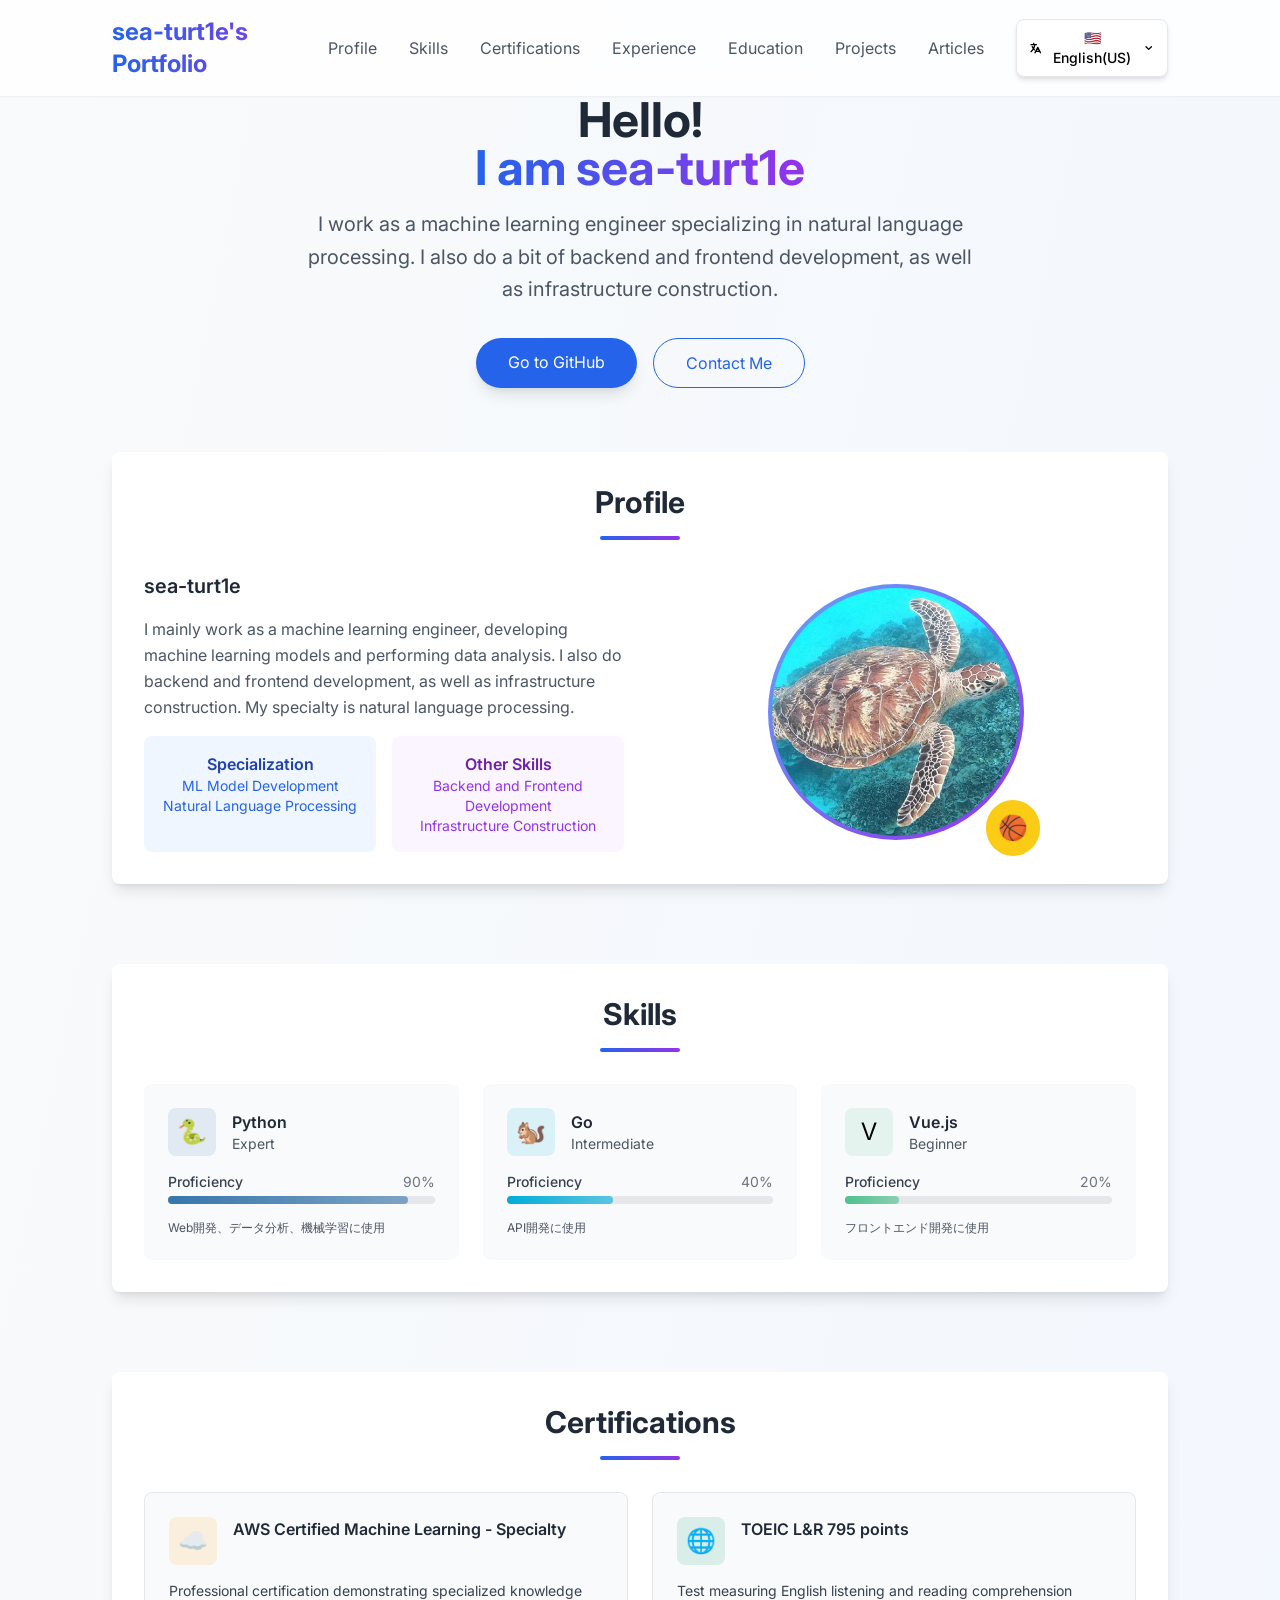
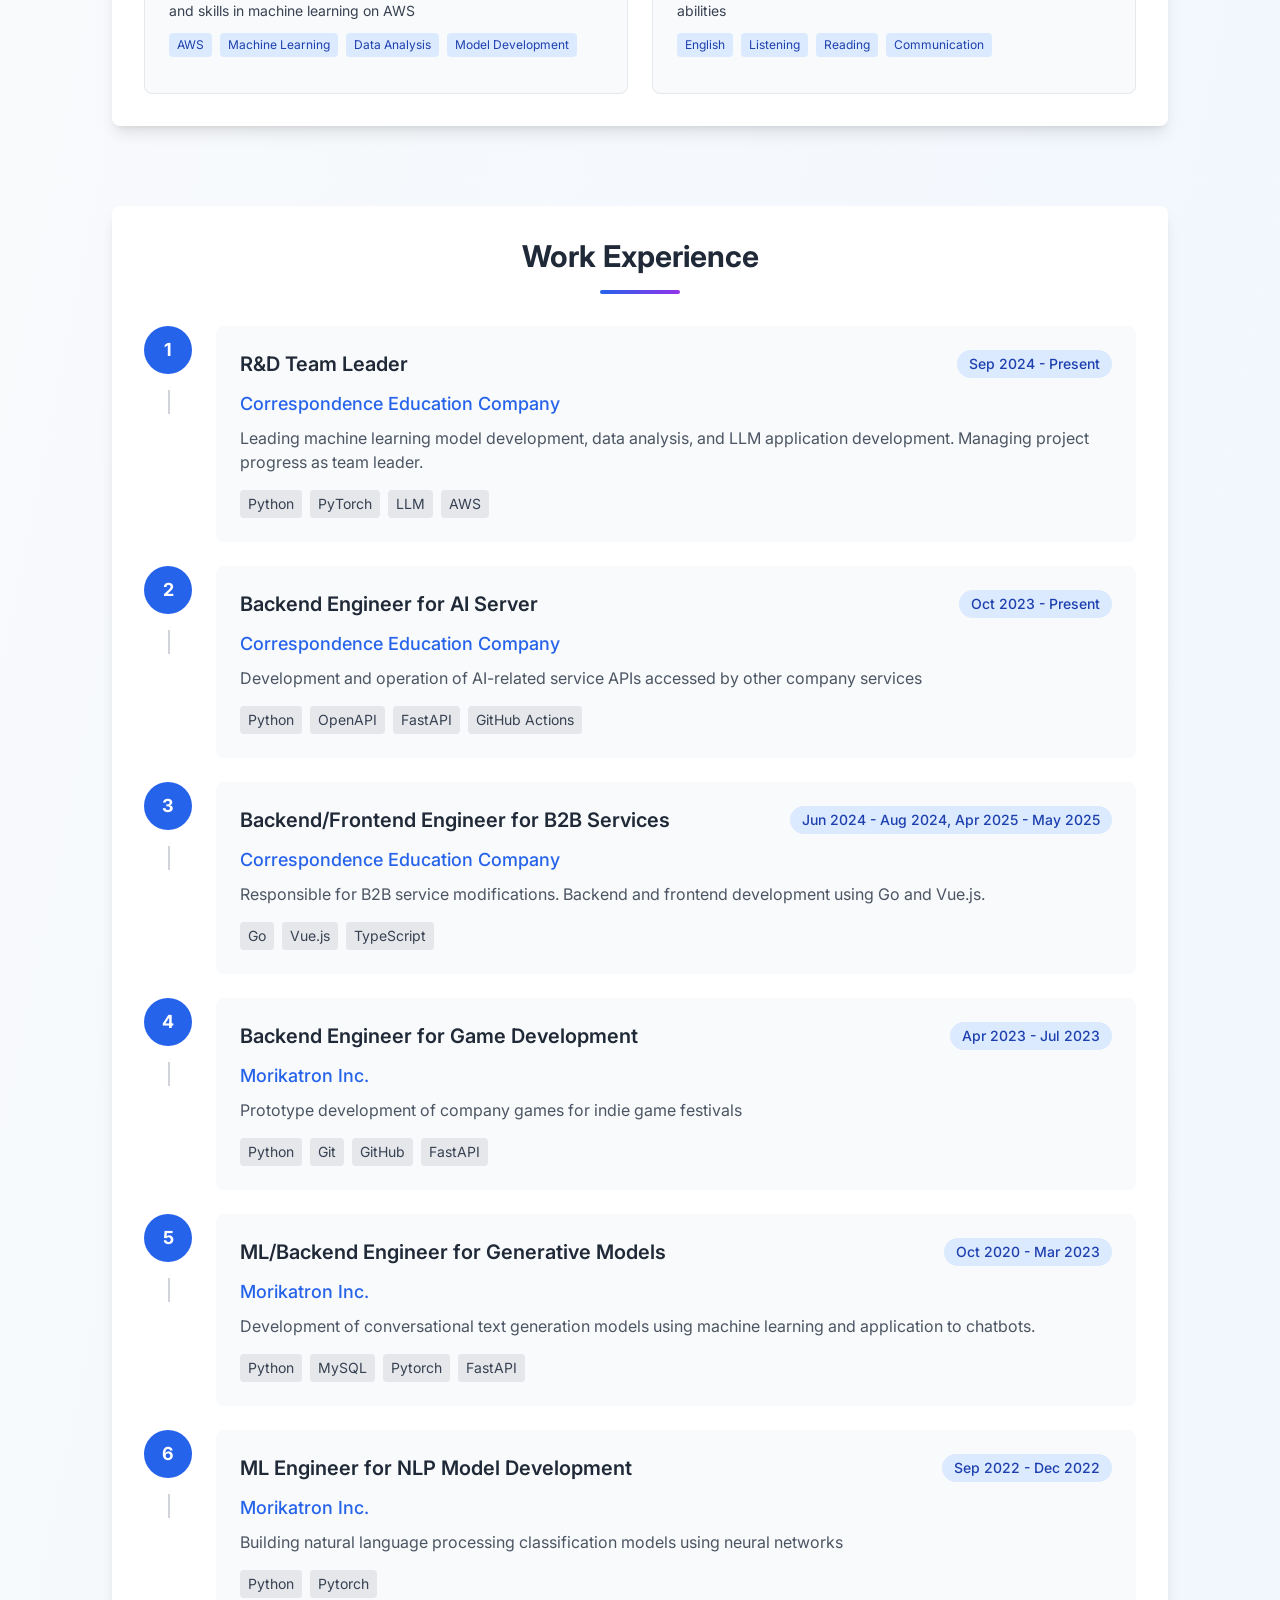
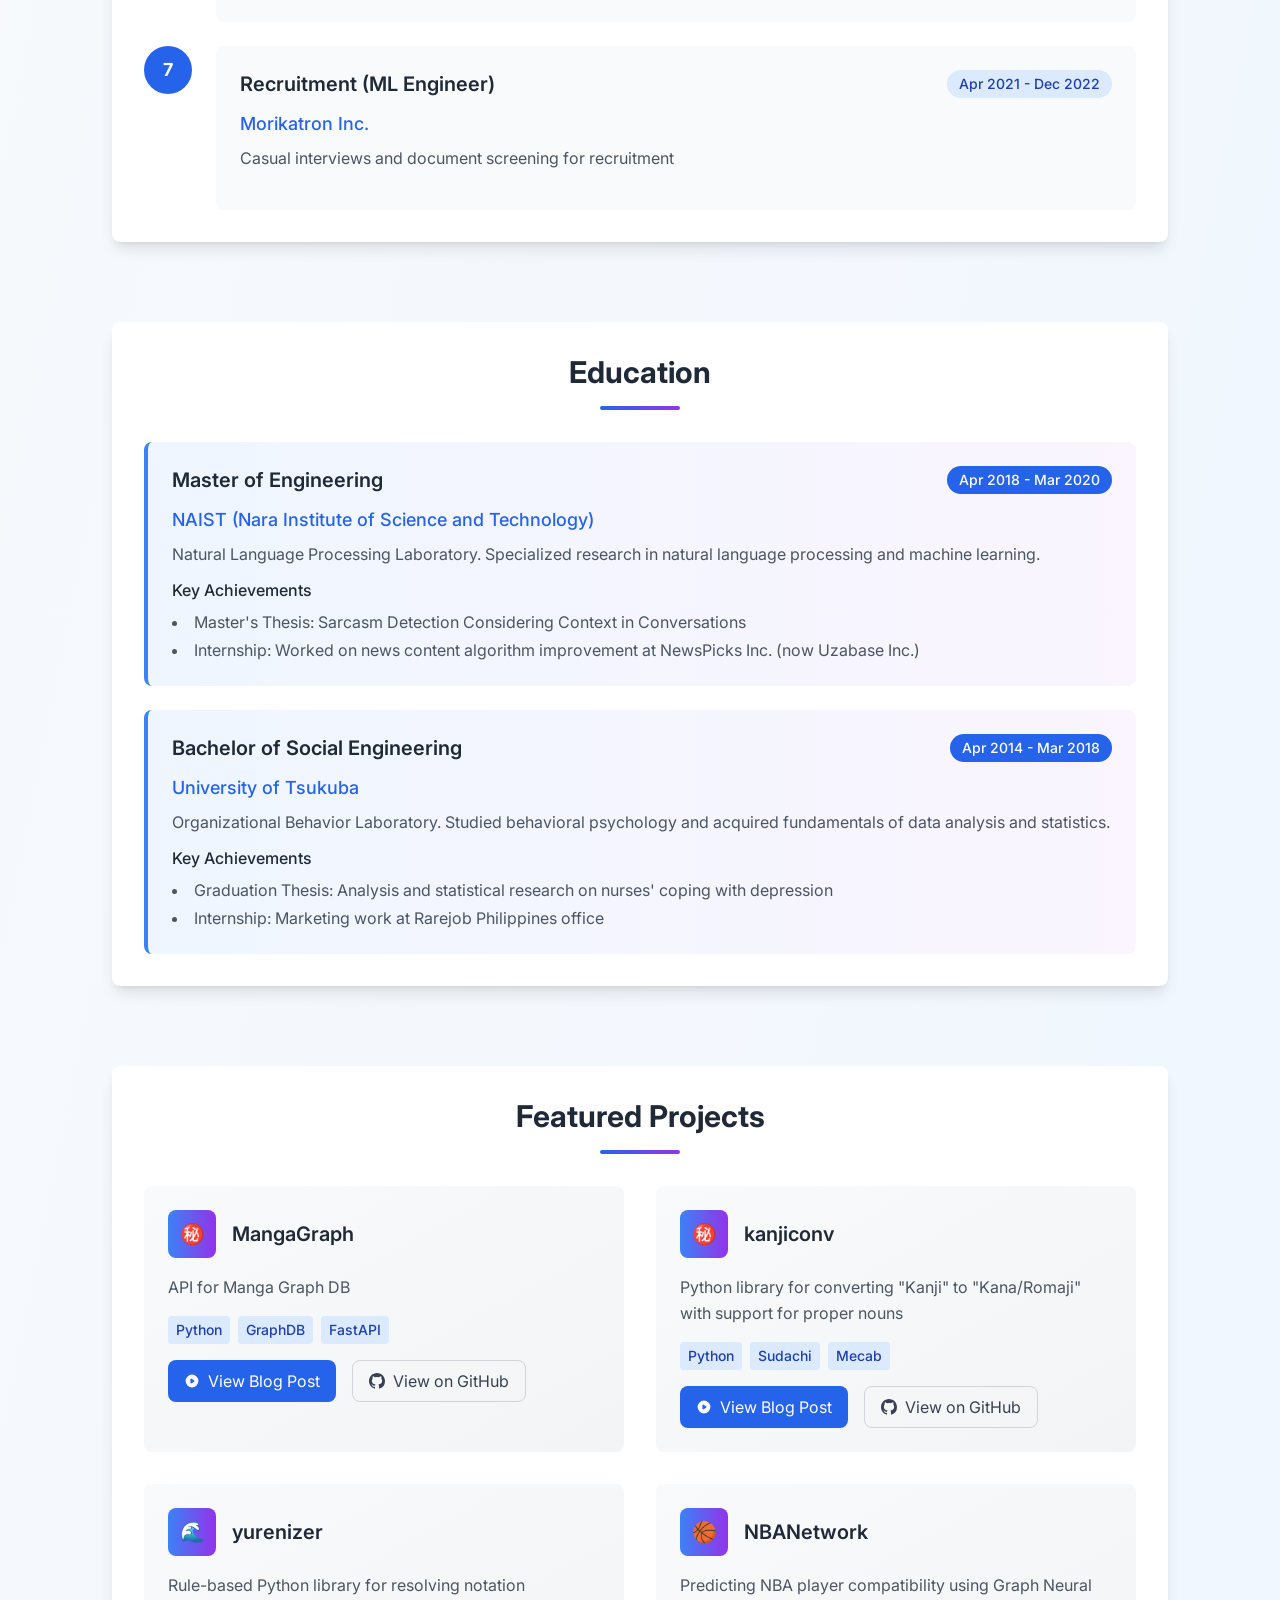
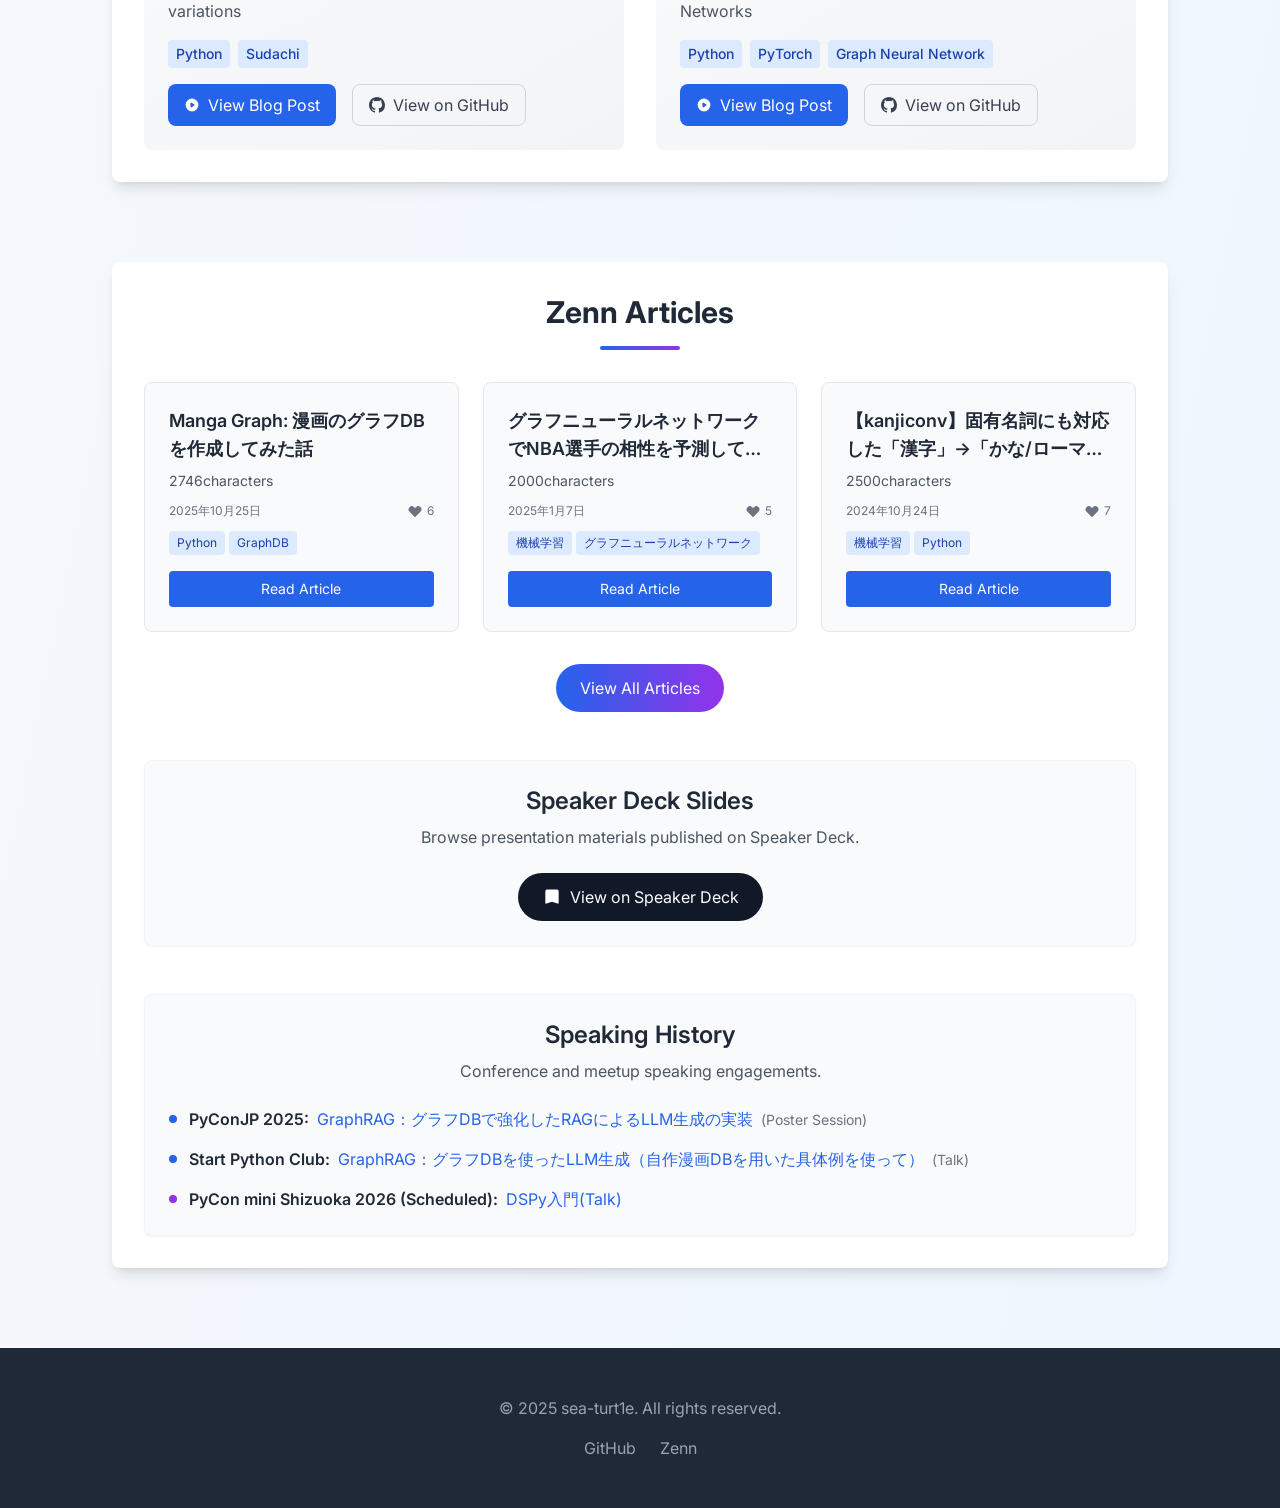
==== index.html @ e44650f6 "deploy: sea-turt1e/portfolio@f1644b4c4f166ee5bc3777a75656c028f8b9d22c" ====
<!doctype html><html lang=""><head><meta charset="utf-8"><meta http-equiv="X-UA-Compatible" content="IE=edge"><meta name="viewport" content="width=device-width,initial-scale=1"><link rel="icon" href="/favicon.ico"><title>sea-turt1e's Portfolio</title><script defer="defer" src="/js/chunk-vendors.dd2566d1.js"></script><script defer="defer" src="/js/app.29327b6e.js"></script><link href="/css/app.394651d8.css" rel="stylesheet"></head><body><noscript><strong>We're sorry but sea-turt1e's Portfolio doesn't work properly without JavaScript enabled. Please enable it to continue.</strong></noscript><div id="app"></div></body></html>
---- css/app.394651d8.css ----
@import url(https://fonts.googleapis.com/css2?family=Inter:wght@300;400;500;600;700&display=swap);.line-clamp-2[data-v-d88971d0]{-webkit-line-clamp:2;line-clamp:2}.line-clamp-2[data-v-d88971d0],.line-clamp-3[data-v-d88971d0]{display:-webkit-box;-webkit-box-orient:vertical;overflow:hidden}.line-clamp-3[data-v-d88971d0]{-webkit-line-clamp:3;line-clamp:3}*,:after,:before{--tw-border-spacing-x:0;--tw-border-spacing-y:0;--tw-translate-x:0;--tw-translate-y:0;--tw-rotate:0;--tw-skew-x:0;--tw-skew-y:0;--tw-scale-x:1;--tw-scale-y:1;--tw-pan-x: ;--tw-pan-y: ;--tw-pinch-zoom: ;--tw-scroll-snap-strictness:proximity;--tw-gradient-from-position: ;--tw-gradient-via-position: ;--tw-gradient-to-position: ;--tw-ordinal: ;--tw-slashed-zero: ;--tw-numeric-figure: ;--tw-numeric-spacing: ;--tw-numeric-fraction: ;--tw-ring-inset: ;--tw-ring-offset-width:0px;--tw-ring-offset-color:#fff;--tw-ring-color:rgba(59,130,246,.5);--tw-ring-offset-shadow:0 0 #0000;--tw-ring-shadow:0 0 #0000;--tw-shadow:0 0 #0000;--tw-shadow-colored:0 0 #0000;--tw-blur: ;--tw-brightness: ;--tw-contrast: ;--tw-grayscale: ;--tw-hue-rotate: ;--tw-invert: ;--tw-saturate: ;--tw-sepia: ;--tw-drop-shadow: ;--tw-backdrop-blur: ;--tw-backdrop-brightness: ;--tw-backdrop-contrast: ;--tw-backdrop-grayscale: ;--tw-backdrop-hue-rotate: ;--tw-backdrop-invert: ;--tw-backdrop-opacity: ;--tw-backdrop-saturate: ;--tw-backdrop-sepia: ;--tw-contain-size: ;--tw-contain-layout: ;--tw-contain-paint: ;--tw-contain-style: }::backdrop{--tw-border-spacing-x:0;--tw-border-spacing-y:0;--tw-translate-x:0;--tw-translate-y:0;--tw-rotate:0;--tw-skew-x:0;--tw-skew-y:0;--tw-scale-x:1;--tw-scale-y:1;--tw-pan-x: ;--tw-pan-y: ;--tw-pinch-zoom: ;--tw-scroll-snap-strictness:proximity;--tw-gradient-from-position: ;--tw-gradient-via-position: ;--tw-gradient-to-position: ;--tw-ordinal: ;--tw-slashed-zero: ;--tw-numeric-figure: ;--tw-numeric-spacing: ;--tw-numeric-fraction: ;--tw-ring-inset: ;--tw-ring-offset-width:0px;--tw-ring-offset-color:#fff;--tw-ring-color:rgba(59,130,246,.5);--tw-ring-offset-shadow:0 0 #0000;--tw-ring-shadow:0 0 #0000;--tw-shadow:0 0 #0000;--tw-shadow-colored:0 0 #0000;--tw-blur: ;--tw-brightness: ;--tw-contrast: ;--tw-grayscale: ;--tw-hue-rotate: ;--tw-invert: ;--tw-saturate: ;--tw-sepia: ;--tw-drop-shadow: ;--tw-backdrop-blur: ;--tw-backdrop-brightness: ;--tw-backdrop-contrast: ;--tw-backdrop-grayscale: ;--tw-backdrop-hue-rotate: ;--tw-backdrop-invert: ;--tw-backdrop-opacity: ;--tw-backdrop-saturate: ;--tw-backdrop-sepia: ;--tw-contain-size: ;--tw-contain-layout: ;--tw-contain-paint: ;--tw-contain-style: }/*
! tailwindcss v3.4.17 | MIT License | https://tailwindcss.com
*/*,:after,:before{box-sizing:border-box;border-width:0;border-style:solid;border-color:#e5e7eb}:after,:before{--tw-content:""}:host,html{line-height:1.5;-webkit-text-size-adjust:100%;-moz-tab-size:4;-o-tab-size:4;tab-size:4;font-family:Inter,system-ui,sans-serif;font-feature-settings:normal;font-variation-settings:normal;-webkit-tap-highlight-color:transparent}body{line-height:inherit}hr{height:0;color:inherit;border-top-width:1px}abbr:where([title]){-webkit-text-decoration:underline dotted;text-decoration:underline dotted}h1,h2,h3,h4,h5,h6{font-size:inherit;font-weight:inherit}a{color:inherit;text-decoration:inherit}b,strong{font-weight:bolder}code,kbd,pre,samp{font-family:ui-monospace,SFMono-Regular,Menlo,Monaco,Consolas,Liberation Mono,Courier New,monospace;font-feature-settings:normal;font-variation-settings:normal;font-size:1em}small{font-size:80%}sub,sup{font-size:75%;line-height:0;position:relative;vertical-align:baseline}sub{bottom:-.25em}sup{top:-.5em}table{text-indent:0;border-color:inherit;border-collapse:collapse}button,input,optgroup,select,textarea{font-family:inherit;font-feature-settings:inherit;font-variation-settings:inherit;font-size:100%;font-weight:inherit;line-height:inherit;letter-spacing:inherit;color:inherit;margin:0;padding:0}button,select{text-transform:none}button,input:where([type=button]),input:where([type=reset]),input:where([type=submit]){-webkit-appearance:button;background-color:transparent;background-image:none}:-moz-focusring{outline:auto}:-moz-ui-invalid{box-shadow:none}progress{vertical-align:baseline}::-webkit-inner-spin-button,::-webkit-outer-spin-button{height:auto}[type=search]{-webkit-appearance:textfield;outline-offset:-2px}::-webkit-search-decoration{-webkit-appearance:none}::-webkit-file-upload-button{-webkit-appearance:button;font:inherit}summary{display:list-item}blockquote,dd,dl,figure,h1,h2,h3,h4,h5,h6,hr,p,pre{margin:0}fieldset{margin:0}fieldset,legend{padding:0}menu,ol,ul{list-style:none;margin:0;padding:0}dialog{padding:0}textarea{resize:vertical}input::-moz-placeholder,textarea::-moz-placeholder{opacity:1;color:#9ca3af}input::placeholder,textarea::placeholder{opacity:1;color:#9ca3af}[role=button],button{cursor:pointer}:disabled{cursor:default}audio,canvas,embed,iframe,img,object,svg,video{display:block;vertical-align:middle}img,video{max-width:100%;height:auto}[hidden]:where(:not([hidden=until-found])){display:none}.fixed{position:fixed}.absolute{position:absolute}.relative{position:relative}.-bottom-4{bottom:-1rem}.-right-4{right:-1rem}.left-6{left:1.5rem}.right-0{right:0}.top-0{top:0}.top-16{top:4rem}.z-50{z-index:50}.mx-auto{margin-left:auto;margin-right:auto}.mb-1{margin-bottom:.25rem}.mb-2{margin-bottom:.5rem}.mb-3{margin-bottom:.75rem}.mb-4{margin-bottom:1rem}.mb-6{margin-bottom:1.5rem}.mb-8{margin-bottom:2rem}.ml-1{margin-left:.25rem}.mr-1{margin-right:.25rem}.mr-2{margin-right:.5rem}.mr-4{margin-right:1rem}.mr-6{margin-right:1.5rem}.mt-12{margin-top:3rem}.mt-2{margin-top:.5rem}.mt-20{margin-top:5rem}.mt-4{margin-top:1rem}.mt-6{margin-top:1.5rem}.mt-8{margin-top:2rem}.line-clamp-2{-webkit-line-clamp:2}.line-clamp-2,.line-clamp-3{overflow:hidden;display:-webkit-box;-webkit-box-orient:vertical}.line-clamp-3{-webkit-line-clamp:3}.inline-block{display:inline-block}.flex{display:flex}.inline-flex{display:inline-flex}.grid{display:grid}.contents{display:contents}.hidden{display:none}.h-1{height:.25rem}.h-12{height:3rem}.h-2{height:.5rem}.h-4{height:1rem}.h-5{height:1.25rem}.h-6{height:1.5rem}.h-64{height:16rem}.h-8{height:2rem}.h-full{height:100%}.min-h-screen{min-height:100vh}.w-0\.5{width:.125rem}.w-12{width:3rem}.w-2{width:.5rem}.w-20{width:5rem}.w-32{width:8rem}.w-4{width:1rem}.w-5{width:1.25rem}.w-64{width:16rem}.w-8{width:2rem}.w-full{width:100%}.max-w-2xl{max-width:42rem}.max-w-6xl{max-width:72rem}.flex-1{flex:1 1 0%}.flex-shrink-0{flex-shrink:0}.rotate-180{--tw-rotate:180deg;transform:translate(var(--tw-translate-x),var(--tw-translate-y)) rotate(var(--tw-rotate)) skewX(var(--tw-skew-x)) skewY(var(--tw-skew-y)) scaleX(var(--tw-scale-x)) scaleY(var(--tw-scale-y))}@keyframes spin{to{transform:rotate(1turn)}}.animate-spin{animation:spin 1s linear infinite}.cursor-pointer{cursor:pointer}.list-inside{list-style-position:inside}.list-disc{list-style-type:disc}.grid-cols-2{grid-template-columns:repeat(2,minmax(0,1fr))}.flex-col{flex-direction:column}.flex-wrap{flex-wrap:wrap}.items-start{align-items:flex-start}.items-center{align-items:center}.justify-center{justify-content:center}.justify-between{justify-content:space-between}.gap-1{gap:.25rem}.gap-2{gap:.5rem}.gap-3{gap:.75rem}.gap-4{gap:1rem}.gap-6{gap:1.5rem}.gap-8{gap:2rem}.space-x-2>:not([hidden])~:not([hidden]){--tw-space-x-reverse:0;margin-right:calc(.5rem*var(--tw-space-x-reverse));margin-left:calc(.5rem*(1 - var(--tw-space-x-reverse)))}.space-x-4>:not([hidden])~:not([hidden]){--tw-space-x-reverse:0;margin-right:calc(1rem*var(--tw-space-x-reverse));margin-left:calc(1rem*(1 - var(--tw-space-x-reverse)))}.space-x-6>:not([hidden])~:not([hidden]){--tw-space-x-reverse:0;margin-right:calc(1.5rem*var(--tw-space-x-reverse));margin-left:calc(1.5rem*(1 - var(--tw-space-x-reverse)))}.space-x-8>:not([hidden])~:not([hidden]){--tw-space-x-reverse:0;margin-right:calc(2rem*var(--tw-space-x-reverse));margin-left:calc(2rem*(1 - var(--tw-space-x-reverse)))}.space-y-1>:not([hidden])~:not([hidden]){--tw-space-y-reverse:0;margin-top:calc(.25rem*(1 - var(--tw-space-y-reverse)));margin-bottom:calc(.25rem*var(--tw-space-y-reverse))}.space-y-20>:not([hidden])~:not([hidden]){--tw-space-y-reverse:0;margin-top:calc(5rem*(1 - var(--tw-space-y-reverse)));margin-bottom:calc(5rem*var(--tw-space-y-reverse))}.space-y-4>:not([hidden])~:not([hidden]){--tw-space-y-reverse:0;margin-top:calc(1rem*(1 - var(--tw-space-y-reverse)));margin-bottom:calc(1rem*var(--tw-space-y-reverse))}.space-y-6>:not([hidden])~:not([hidden]){--tw-space-y-reverse:0;margin-top:calc(1.5rem*(1 - var(--tw-space-y-reverse)));margin-bottom:calc(1.5rem*var(--tw-space-y-reverse))}.overflow-hidden{overflow:hidden}.whitespace-pre-line{white-space:pre-line}.rounded{border-radius:.25rem}.rounded-full{border-radius:9999px}.rounded-lg{border-radius:.5rem}.border{border-width:1px}.border-b-2{border-bottom-width:2px}.border-l-4{border-left-width:4px}.border-blue-500{--tw-border-opacity:1;border-color:rgb(59 130 246/var(--tw-border-opacity,1))}.border-blue-600{--tw-border-opacity:1;border-color:rgb(37 99 235/var(--tw-border-opacity,1))}.border-gray-100{--tw-border-opacity:1;border-color:rgb(243 244 246/var(--tw-border-opacity,1))}.border-gray-300{--tw-border-opacity:1;border-color:rgb(209 213 219/var(--tw-border-opacity,1))}.bg-blue-100{--tw-bg-opacity:1;background-color:rgb(219 234 254/var(--tw-bg-opacity,1))}.bg-blue-50{--tw-bg-opacity:1;background-color:rgb(239 246 255/var(--tw-bg-opacity,1))}.bg-blue-600{--tw-bg-opacity:1;background-color:rgb(37 99 235/var(--tw-bg-opacity,1))}.bg-gray-200{--tw-bg-opacity:1;background-color:rgb(229 231 235/var(--tw-bg-opacity,1))}.bg-gray-300{--tw-bg-opacity:1;background-color:rgb(209 213 219/var(--tw-bg-opacity,1))}.bg-gray-50{--tw-bg-opacity:1;background-color:rgb(249 250 251/var(--tw-bg-opacity,1))}.bg-gray-800{--tw-bg-opacity:1;background-color:rgb(31 41 55/var(--tw-bg-opacity,1))}.bg-gray-900{--tw-bg-opacity:1;background-color:rgb(17 24 39/var(--tw-bg-opacity,1))}.bg-purple-50{--tw-bg-opacity:1;background-color:rgb(250 245 255/var(--tw-bg-opacity,1))}.bg-purple-600{--tw-bg-opacity:1;background-color:rgb(147 51 234/var(--tw-bg-opacity,1))}.bg-white{--tw-bg-opacity:1;background-color:rgb(255 255 255/var(--tw-bg-opacity,1))}.bg-white\/80{background-color:hsla(0,0%,100%,.8)}.bg-yellow-400{--tw-bg-opacity:1;background-color:rgb(250 204 21/var(--tw-bg-opacity,1))}.bg-gradient-to-br{background-image:linear-gradient(to bottom right,var(--tw-gradient-stops))}.bg-gradient-to-r{background-image:linear-gradient(to right,var(--tw-gradient-stops))}.from-blue-400{--tw-gradient-from:#60a5fa var(--tw-gradient-from-position);--tw-gradient-to:rgba(96,165,250,0) var(--tw-gradient-to-position);--tw-gradient-stops:var(--tw-gradient-from),var(--tw-gradient-to)}.from-blue-50{--tw-gradient-from:#eff6ff var(--tw-gradient-from-position);--tw-gradient-to:rgba(239,246,255,0) var(--tw-gradient-to-position);--tw-gradient-stops:var(--tw-gradient-from),var(--tw-gradient-to)}.from-blue-500{--tw-gradient-from:#3b82f6 var(--tw-gradient-from-position);--tw-gradient-to:rgba(59,130,246,0) var(--tw-gradient-to-position);--tw-gradient-stops:var(--tw-gradient-from),var(--tw-gradient-to)}.from-blue-600{--tw-gradient-from:#2563eb var(--tw-gradient-from-position);--tw-gradient-to:rgba(37,99,235,0) var(--tw-gradient-to-position);--tw-gradient-stops:var(--tw-gradient-from),var(--tw-gradient-to)}.from-gray-50{--tw-gradient-from:#f9fafb var(--tw-gradient-from-position);--tw-gradient-to:rgba(249,250,251,0) var(--tw-gradient-to-position);--tw-gradient-stops:var(--tw-gradient-from),var(--tw-gradient-to)}.to-blue-50{--tw-gradient-to:#eff6ff var(--tw-gradient-to-position)}.to-gray-100{--tw-gradient-to:#f3f4f6 var(--tw-gradient-to-position)}.to-purple-50{--tw-gradient-to:#faf5ff var(--tw-gradient-to-position)}.to-purple-600{--tw-gradient-to:#9333ea var(--tw-gradient-to-position)}.object-cover{-o-object-fit:cover;object-fit:cover}.p-1{padding:.25rem}.p-3{padding:.75rem}.p-4{padding:1rem}.p-6{padding:1.5rem}.p-8{padding:2rem}.px-2{padding-left:.5rem;padding-right:.5rem}.px-3{padding-left:.75rem;padding-right:.75rem}.px-4{padding-left:1rem;padding-right:1rem}.px-6{padding-left:1.5rem;padding-right:1.5rem}.px-8{padding-left:2rem;padding-right:2rem}.py-1{padding-top:.25rem;padding-bottom:.25rem}.py-12{padding-top:3rem;padding-bottom:3rem}.py-2{padding-top:.5rem;padding-bottom:.5rem}.py-3{padding-top:.75rem;padding-bottom:.75rem}.py-4{padding-top:1rem;padding-bottom:1rem}.py-8{padding-top:2rem;padding-bottom:2rem}.pb-16{padding-bottom:4rem}.pt-24{padding-top:6rem}.text-left{text-align:left}.text-center{text-align:center}.text-2xl{font-size:1.5rem;line-height:2rem}.text-3xl{font-size:1.875rem;line-height:2.25rem}.text-5xl{font-size:3rem;line-height:1}.text-lg{font-size:1.125rem;line-height:1.75rem}.text-sm{font-size:.875rem;line-height:1.25rem}.text-xl{font-size:1.25rem;line-height:1.75rem}.text-xs{font-size:.75rem;line-height:1rem}.font-bold{font-weight:700}.font-medium{font-weight:500}.font-semibold{font-weight:600}.leading-relaxed{line-height:1.625}.text-blue-600{--tw-text-opacity:1;color:rgb(37 99 235/var(--tw-text-opacity,1))}.text-blue-800{--tw-text-opacity:1;color:rgb(30 64 175/var(--tw-text-opacity,1))}.text-gray-400{--tw-text-opacity:1;color:rgb(156 163 175/var(--tw-text-opacity,1))}.text-gray-500{--tw-text-opacity:1;color:rgb(107 114 128/var(--tw-text-opacity,1))}.text-gray-600{--tw-text-opacity:1;color:rgb(75 85 99/var(--tw-text-opacity,1))}.text-gray-700{--tw-text-opacity:1;color:rgb(55 65 81/var(--tw-text-opacity,1))}.text-gray-800{--tw-text-opacity:1;color:rgb(31 41 55/var(--tw-text-opacity,1))}.text-green-600{--tw-text-opacity:1;color:rgb(22 163 74/var(--tw-text-opacity,1))}.text-orange-600{--tw-text-opacity:1;color:rgb(234 88 12/var(--tw-text-opacity,1))}.text-purple-600{--tw-text-opacity:1;color:rgb(147 51 234/var(--tw-text-opacity,1))}.text-purple-800{--tw-text-opacity:1;color:rgb(107 33 168/var(--tw-text-opacity,1))}.text-red-600{--tw-text-opacity:1;color:rgb(220 38 38/var(--tw-text-opacity,1))}.text-transparent{color:transparent}.text-white{--tw-text-opacity:1;color:rgb(255 255 255/var(--tw-text-opacity,1))}.underline{text-decoration-line:underline}.no-underline{text-decoration-line:none}.shadow-lg{--tw-shadow:0 10px 15px -3px rgba(0,0,0,.1),0 4px 6px -4px rgba(0,0,0,.1);--tw-shadow-colored:0 10px 15px -3px var(--tw-shadow-color),0 4px 6px -4px var(--tw-shadow-color)}.shadow-lg,.shadow-md{box-shadow:var(--tw-ring-offset-shadow,0 0 #0000),var(--tw-ring-shadow,0 0 #0000),var(--tw-shadow)}.shadow-md{--tw-shadow:0 4px 6px -1px rgba(0,0,0,.1),0 2px 4px -2px rgba(0,0,0,.1);--tw-shadow-colored:0 4px 6px -1px var(--tw-shadow-color),0 2px 4px -2px var(--tw-shadow-color)}.shadow-sm{--tw-shadow:0 1px 2px 0 rgba(0,0,0,.05);--tw-shadow-colored:0 1px 2px 0 var(--tw-shadow-color);box-shadow:var(--tw-ring-offset-shadow,0 0 #0000),var(--tw-ring-shadow,0 0 #0000),var(--tw-shadow)}.backdrop-blur-md{--tw-backdrop-blur:blur(12px);backdrop-filter:var(--tw-backdrop-blur) var(--tw-backdrop-brightness) var(--tw-backdrop-contrast) var(--tw-backdrop-grayscale) var(--tw-backdrop-hue-rotate) var(--tw-backdrop-invert) var(--tw-backdrop-opacity) var(--tw-backdrop-saturate) var(--tw-backdrop-sepia)}.transition-all{transition-property:all;transition-timing-function:cubic-bezier(.4,0,.2,1);transition-duration:.15s}.transition-colors{transition-property:color,background-color,border-color,text-decoration-color,fill,stroke;transition-timing-function:cubic-bezier(.4,0,.2,1);transition-duration:.15s}.transition-shadow{transition-property:box-shadow;transition-timing-function:cubic-bezier(.4,0,.2,1);transition-duration:.15s}.transition-transform{transition-property:transform;transition-timing-function:cubic-bezier(.4,0,.2,1);transition-duration:.15s}.duration-300{transition-duration:.3s}.duration-700{transition-duration:.7s}.ease-out{transition-timing-function:cubic-bezier(0,0,.2,1)}body{margin:0;font-family:Inter,Arial,sans-serif}html{scroll-behavior:smooth}::-webkit-scrollbar{width:8px}::-webkit-scrollbar-track{background:#f1f5f9}::-webkit-scrollbar-thumb{background:#cbd5e1;border-radius:4px}::-webkit-scrollbar-thumb:hover{background:#94a3b8}@keyframes slideInUp{0%{opacity:0;transform:translateY(30px)}to{opacity:1;transform:translateY(0)}}.animate-slide-in-up{animation:slideInUp .6s ease-out forwards}.bg-clip-text{-webkit-background-clip:text;background-clip:text}.hover-lift{transition:transform .3s ease,box-shadow .3s ease}.hover-lift:hover{transform:translateY(-5px);box-shadow:0 20px 25px -5px rgba(0,0,0,.1),0 10px 10px -5px rgba(0,0,0,.04)}.first\:rounded-t-lg:first-child{border-top-left-radius:.5rem;border-top-right-radius:.5rem}.last\:rounded-b-lg:last-child{border-bottom-right-radius:.5rem;border-bottom-left-radius:.5rem}.hover\:-translate-y-1:hover{--tw-translate-y:-0.25rem}.hover\:-translate-y-1:hover,.hover\:transform:hover{transform:translate(var(--tw-translate-x),var(--tw-translate-y)) rotate(var(--tw-rotate)) skewX(var(--tw-skew-x)) skewY(var(--tw-skew-y)) scaleX(var(--tw-scale-x)) scaleY(var(--tw-scale-y))}.hover\:bg-blue-600:hover{--tw-bg-opacity:1;background-color:rgb(37 99 235/var(--tw-bg-opacity,1))}.hover\:bg-blue-700:hover{--tw-bg-opacity:1;background-color:rgb(29 78 216/var(--tw-bg-opacity,1))}.hover\:bg-gray-50:hover{--tw-bg-opacity:1;background-color:rgb(249 250 251/var(--tw-bg-opacity,1))}.hover\:bg-gray-800:hover{--tw-bg-opacity:1;background-color:rgb(31 41 55/var(--tw-bg-opacity,1))}.hover\:text-blue-600:hover{--tw-text-opacity:1;color:rgb(37 99 235/var(--tw-text-opacity,1))}.hover\:text-blue-800:hover{--tw-text-opacity:1;color:rgb(30 64 175/var(--tw-text-opacity,1))}.hover\:text-white:hover{--tw-text-opacity:1;color:rgb(255 255 255/var(--tw-text-opacity,1))}.hover\:underline:hover{text-decoration-line:underline}.hover\:shadow-lg:hover{--tw-shadow:0 10px 15px -3px rgba(0,0,0,.1),0 4px 6px -4px rgba(0,0,0,.1);--tw-shadow-colored:0 10px 15px -3px var(--tw-shadow-color),0 4px 6px -4px var(--tw-shadow-color)}.hover\:shadow-lg:hover,.hover\:shadow-md:hover{box-shadow:var(--tw-ring-offset-shadow,0 0 #0000),var(--tw-ring-shadow,0 0 #0000),var(--tw-shadow)}.hover\:shadow-md:hover{--tw-shadow:0 4px 6px -1px rgba(0,0,0,.1),0 2px 4px -2px rgba(0,0,0,.1);--tw-shadow-colored:0 4px 6px -1px var(--tw-shadow-color),0 2px 4px -2px var(--tw-shadow-color)}@media (min-width:640px){.sm\:px-8{padding-left:2rem;padding-right:2rem}}@media (min-width:768px){.md\:flex{display:flex}.md\:grid-cols-2{grid-template-columns:repeat(2,minmax(0,1fr))}.md\:flex-row{flex-direction:row}.md\:items-center{align-items:center}.md\:justify-between{justify-content:space-between}.md\:text-left{text-align:left}}@media (min-width:1024px){.lg\:grid-cols-3{grid-template-columns:repeat(3,minmax(0,1fr))}.lg\:px-12{padding-left:3rem;padding-right:3rem}}
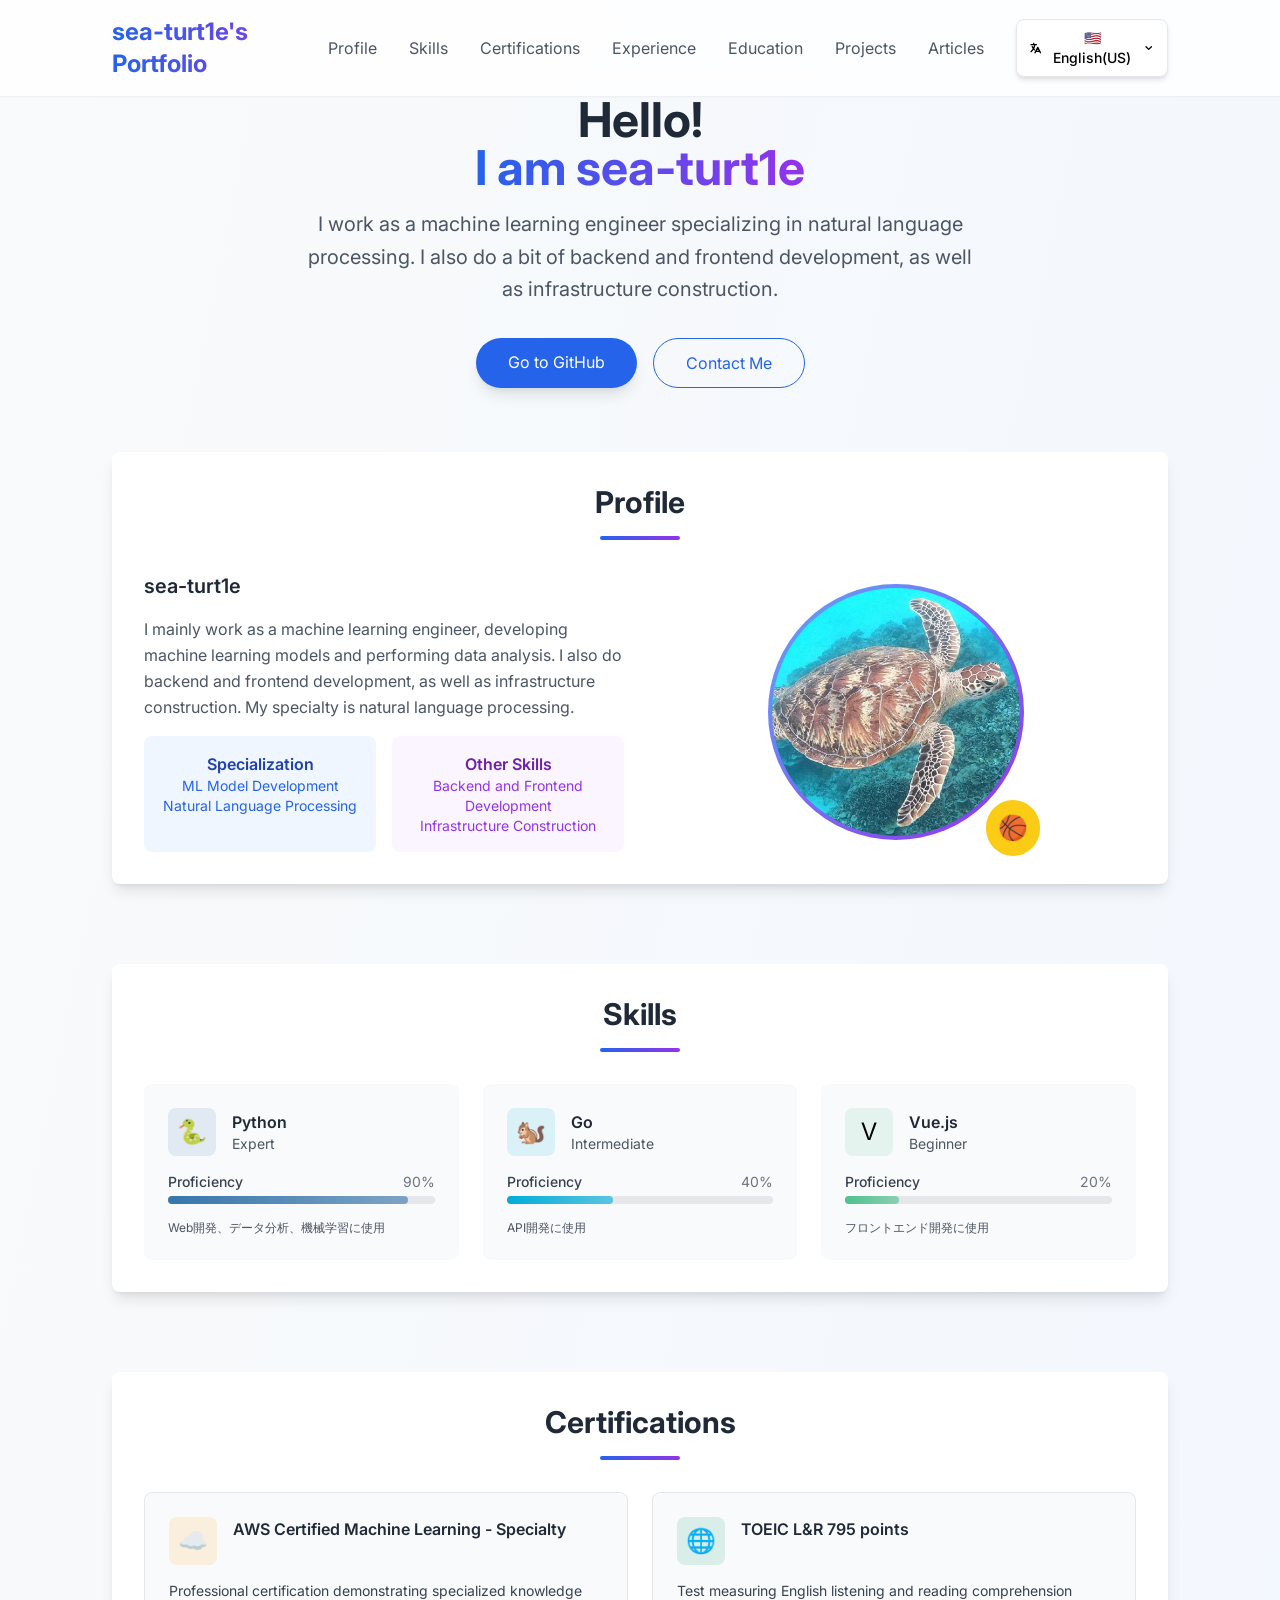
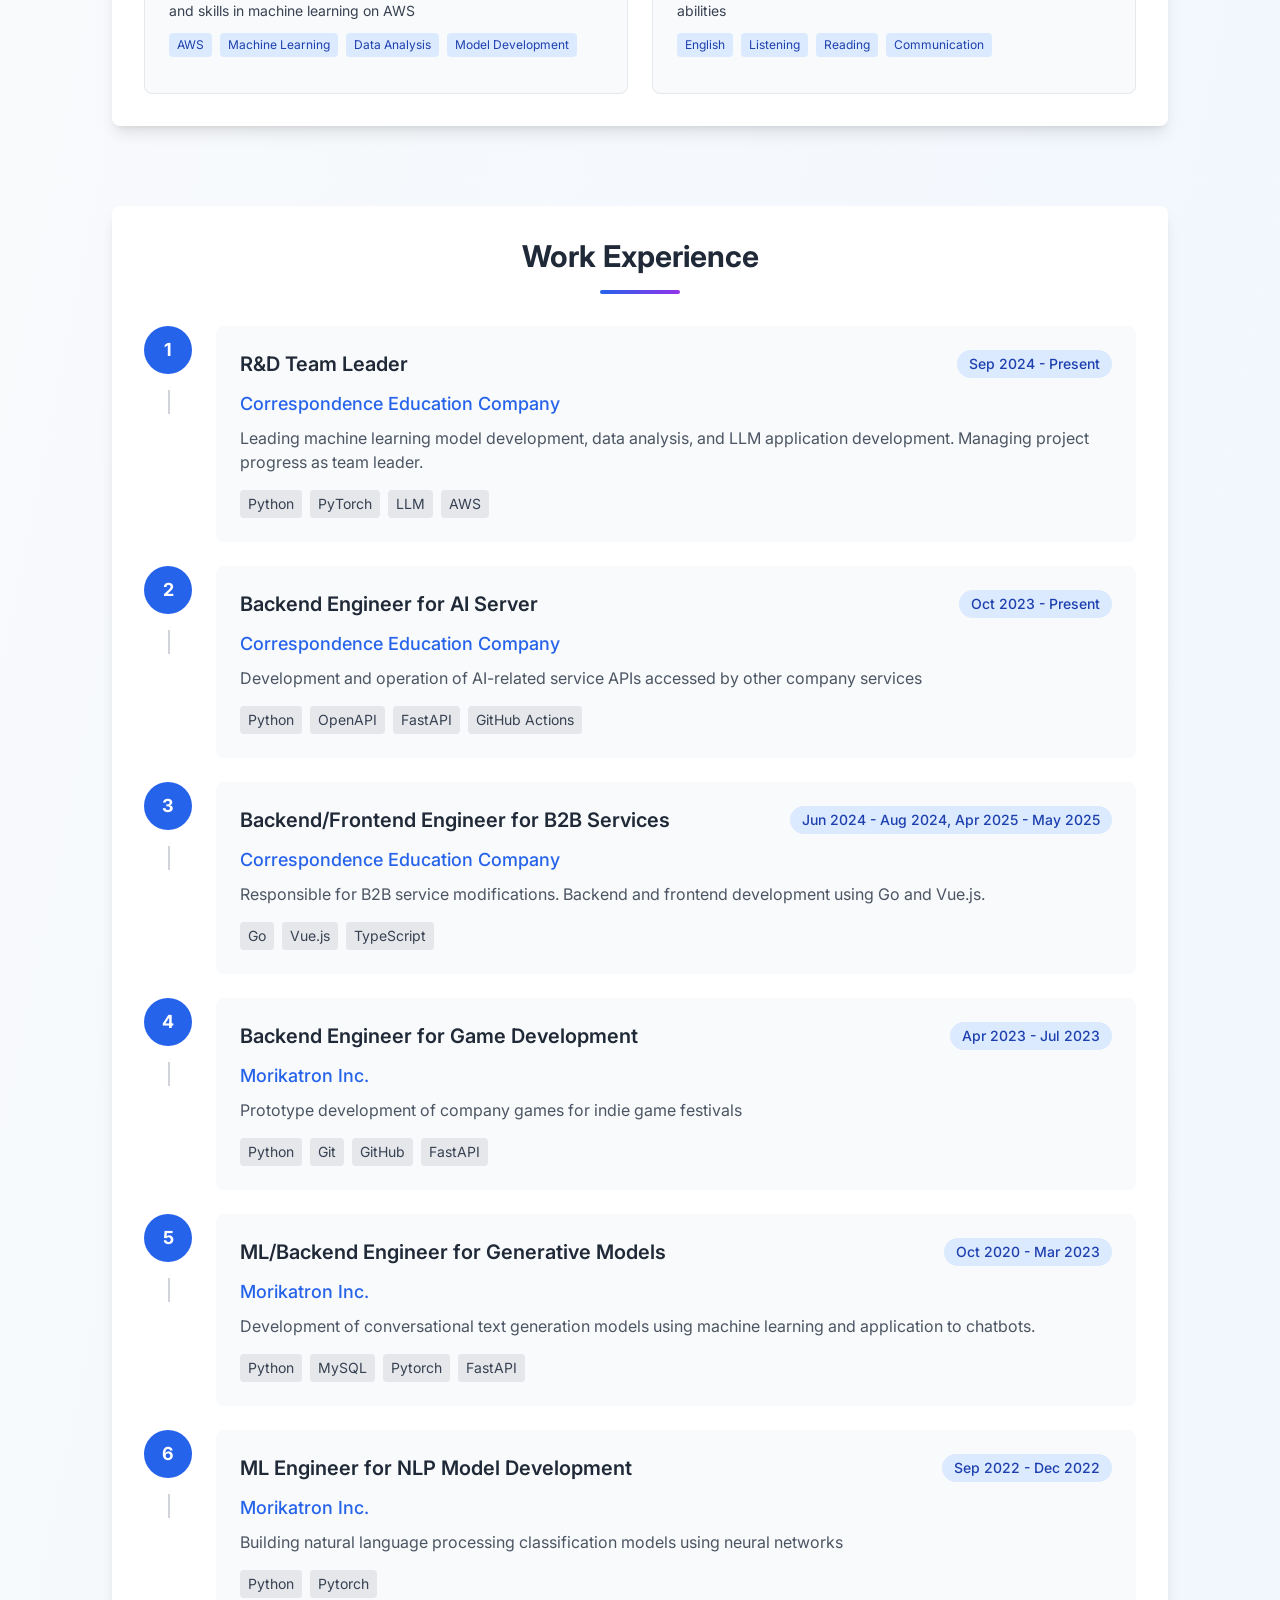
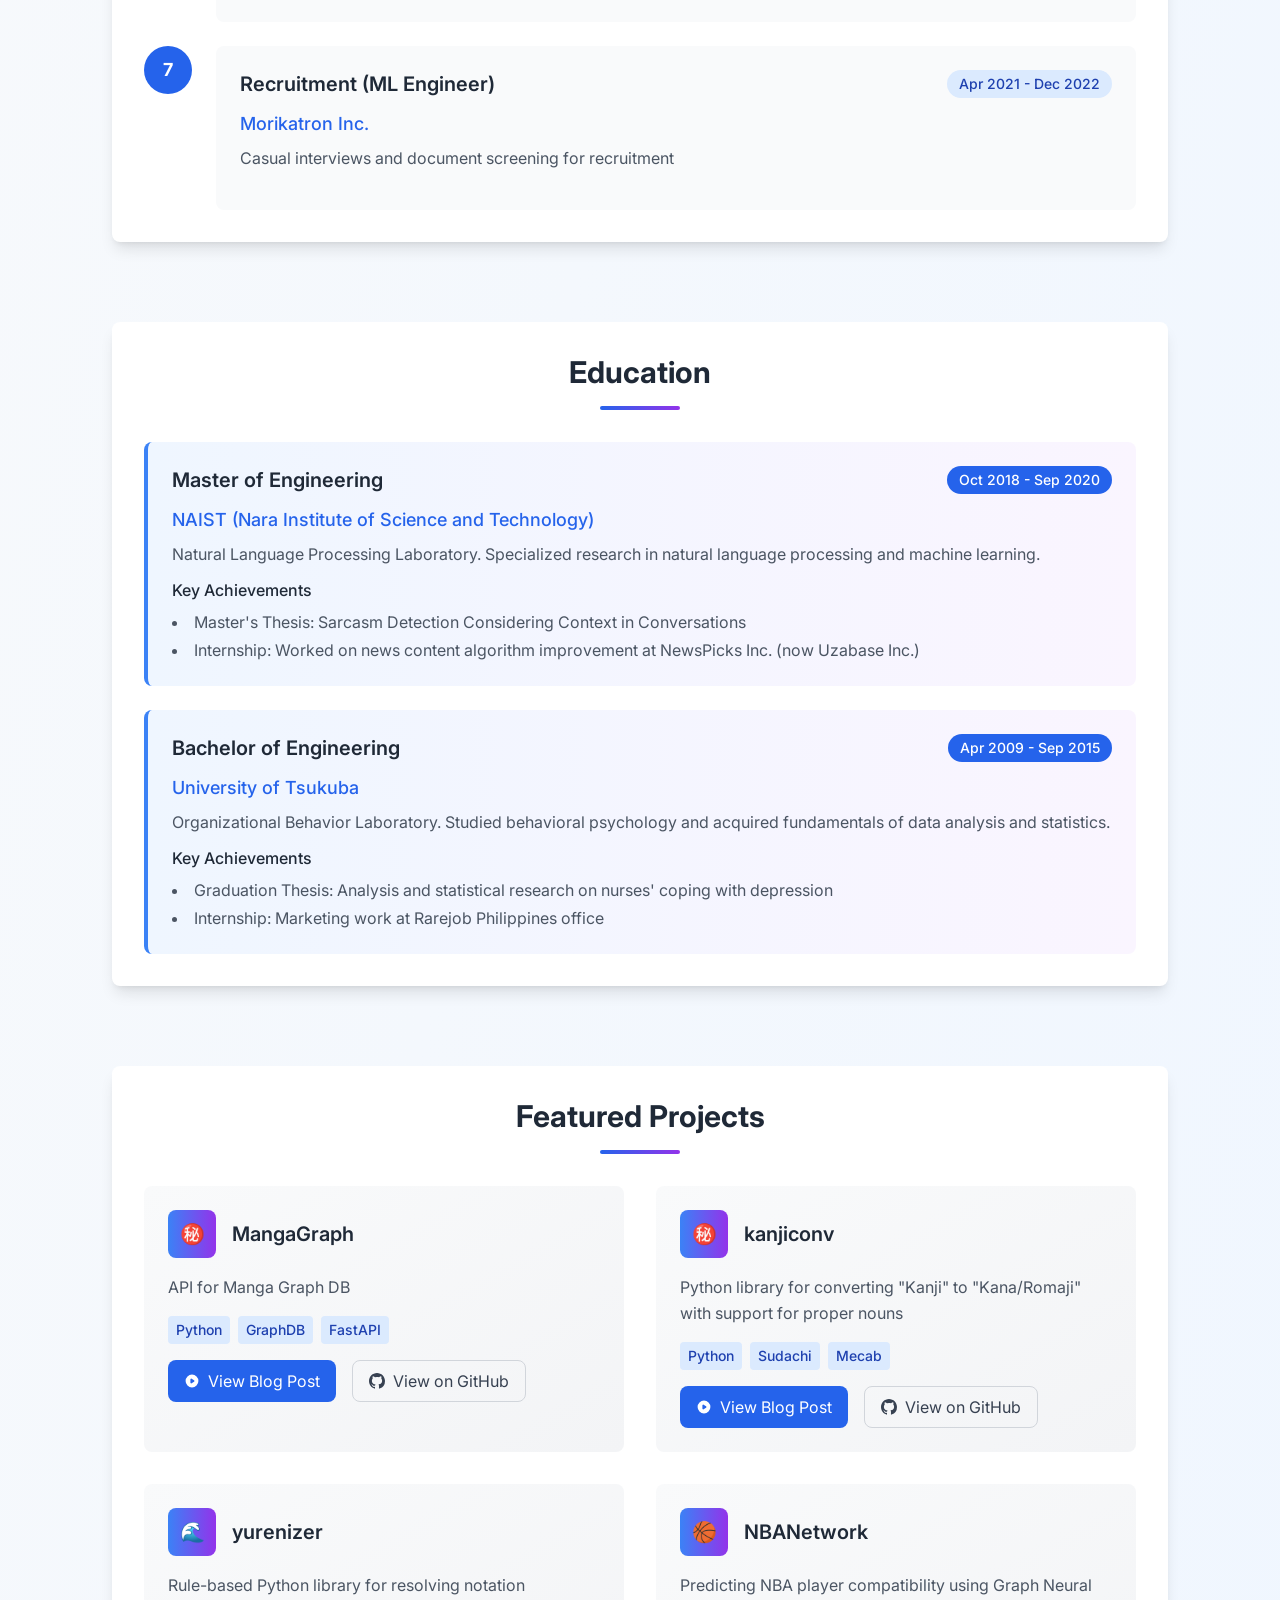
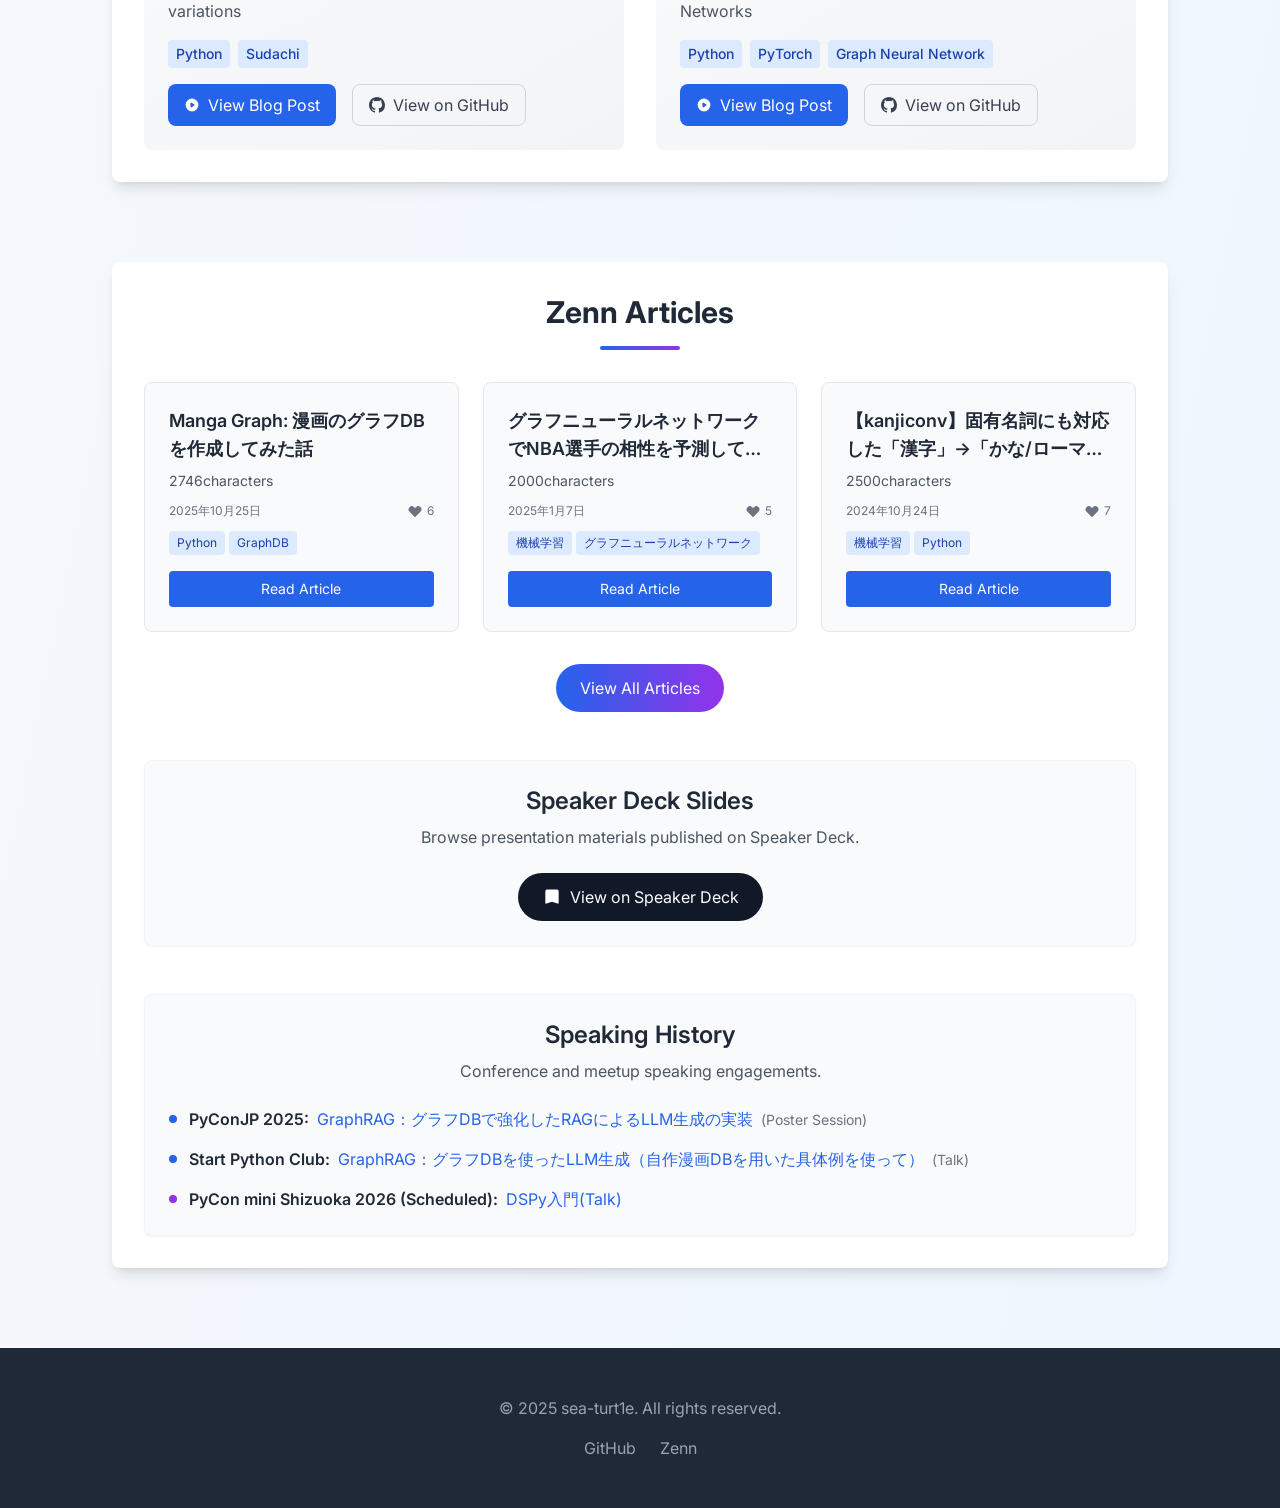
==== commit 752c6dd0: "deploy: sea-turt1e/portfolio@061a9a45158a96a277643ae1cdf97cb738207531" ====
--- a/index.html
+++ b/index.html
@@ -1 +1 @@
-<!doctype html><html lang=""><head><meta charset="utf-8"><meta http-equiv="X-UA-Compatible" content="IE=edge"><meta name="viewport" content="width=device-width,initial-scale=1"><link rel="icon" href="/favicon.ico"><title>sea-turt1e's Portfolio</title><script defer="defer" src="/js/chunk-vendors.dd2566d1.js"></script><script defer="defer" src="/js/app.29327b6e.js"></script><link href="/css/app.394651d8.css" rel="stylesheet"></head><body><noscript><strong>We're sorry but sea-turt1e's Portfolio doesn't work properly without JavaScript enabled. Please enable it to continue.</strong></noscript><div id="app"></div></body></html>+<!doctype html><html lang=""><head><meta charset="utf-8"><meta http-equiv="X-UA-Compatible" content="IE=edge"><meta name="viewport" content="width=device-width,initial-scale=1"><link rel="icon" href="/favicon.ico"><title>sea-turt1e's Portfolio</title><script defer="defer" src="/js/chunk-vendors.dd2566d1.js"></script><script defer="defer" src="/js/app.2916a167.js"></script><link href="/css/app.394651d8.css" rel="stylesheet"></head><body><noscript><strong>We're sorry but sea-turt1e's Portfolio doesn't work properly without JavaScript enabled. Please enable it to continue.</strong></noscript><div id="app"></div></body></html>
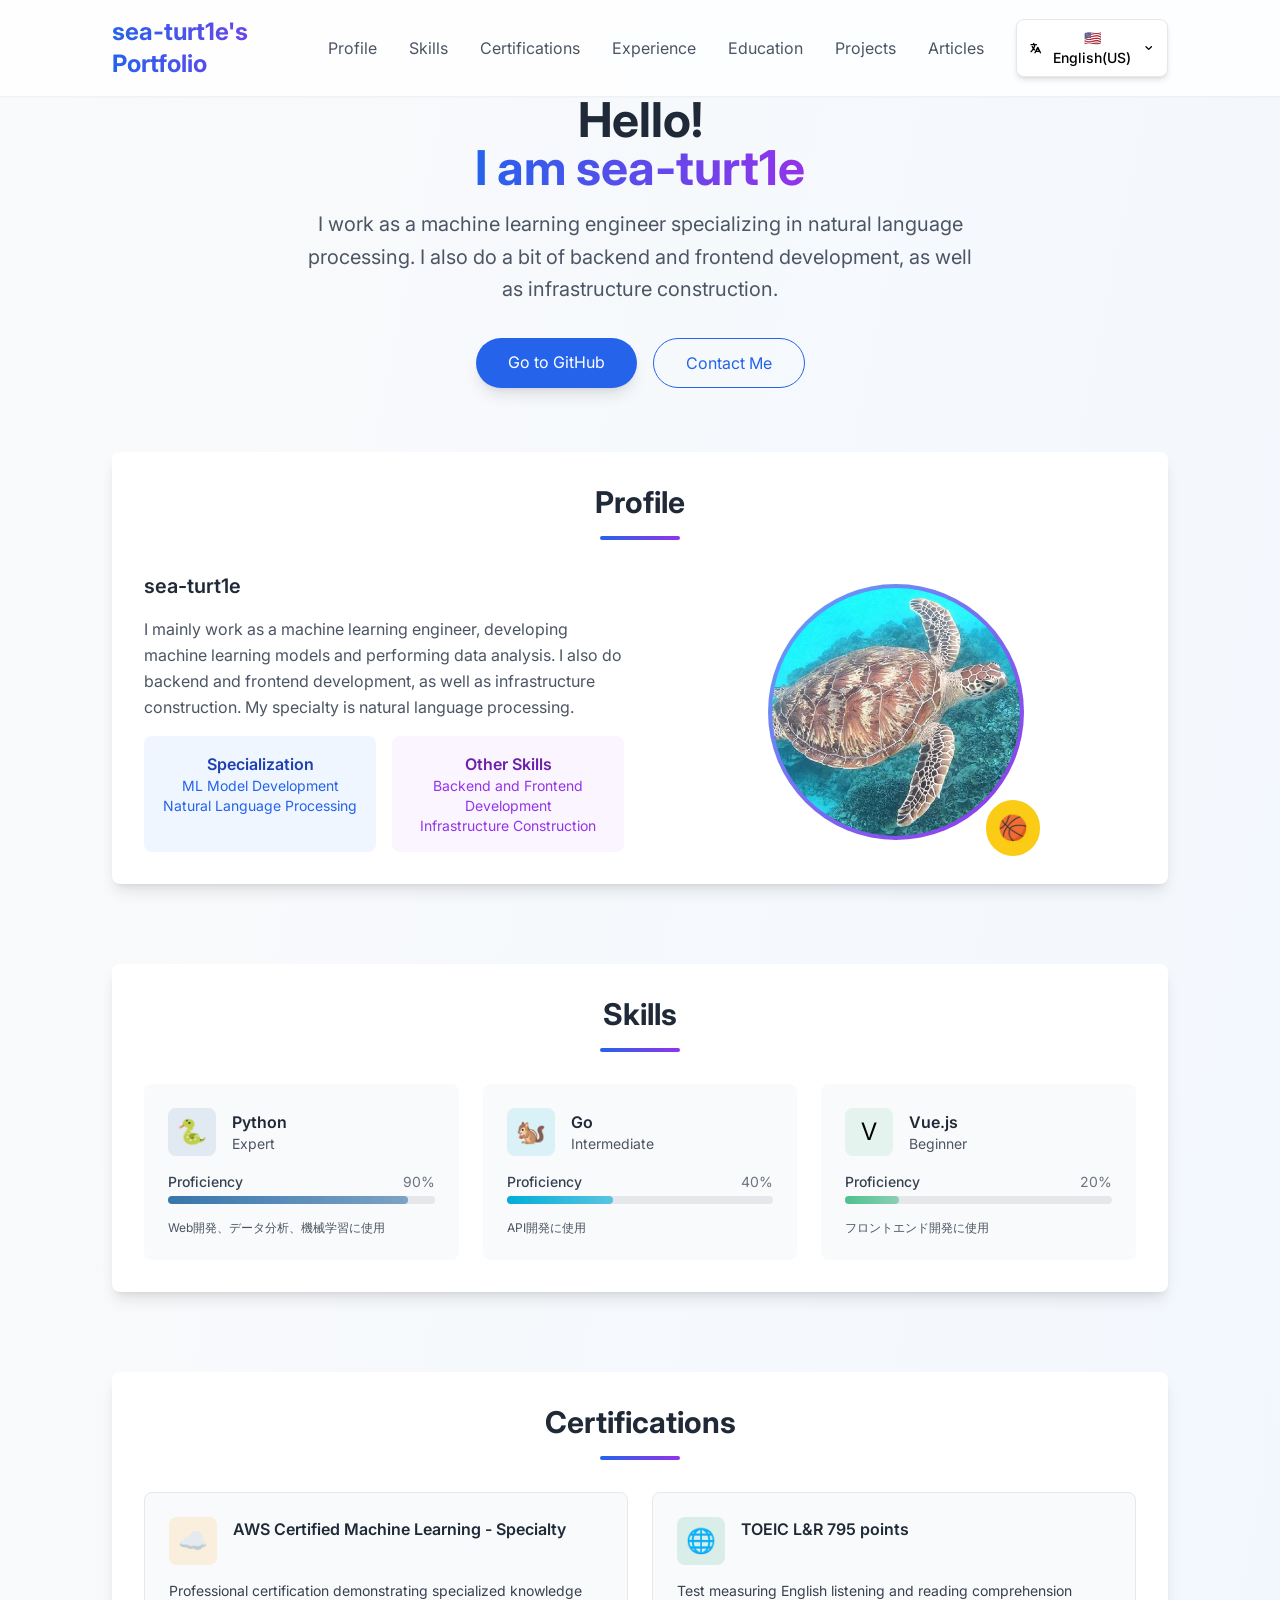
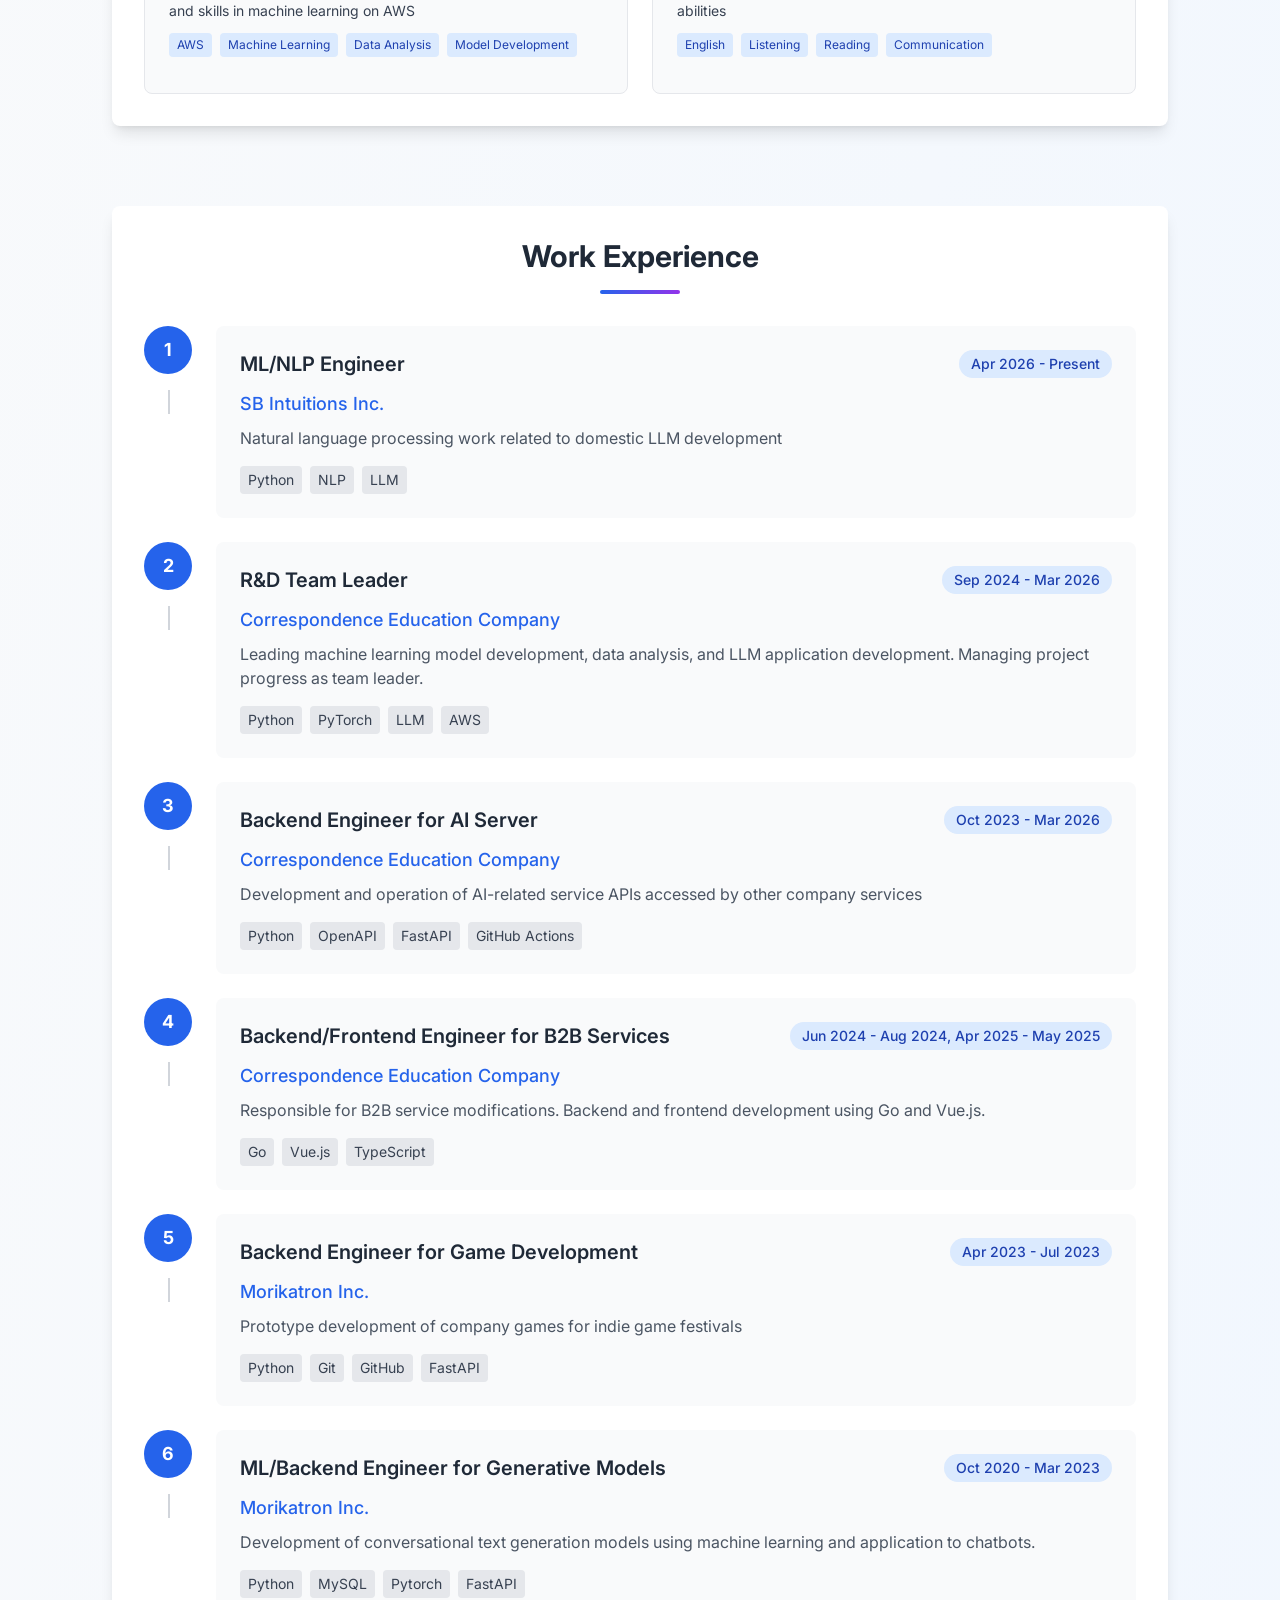
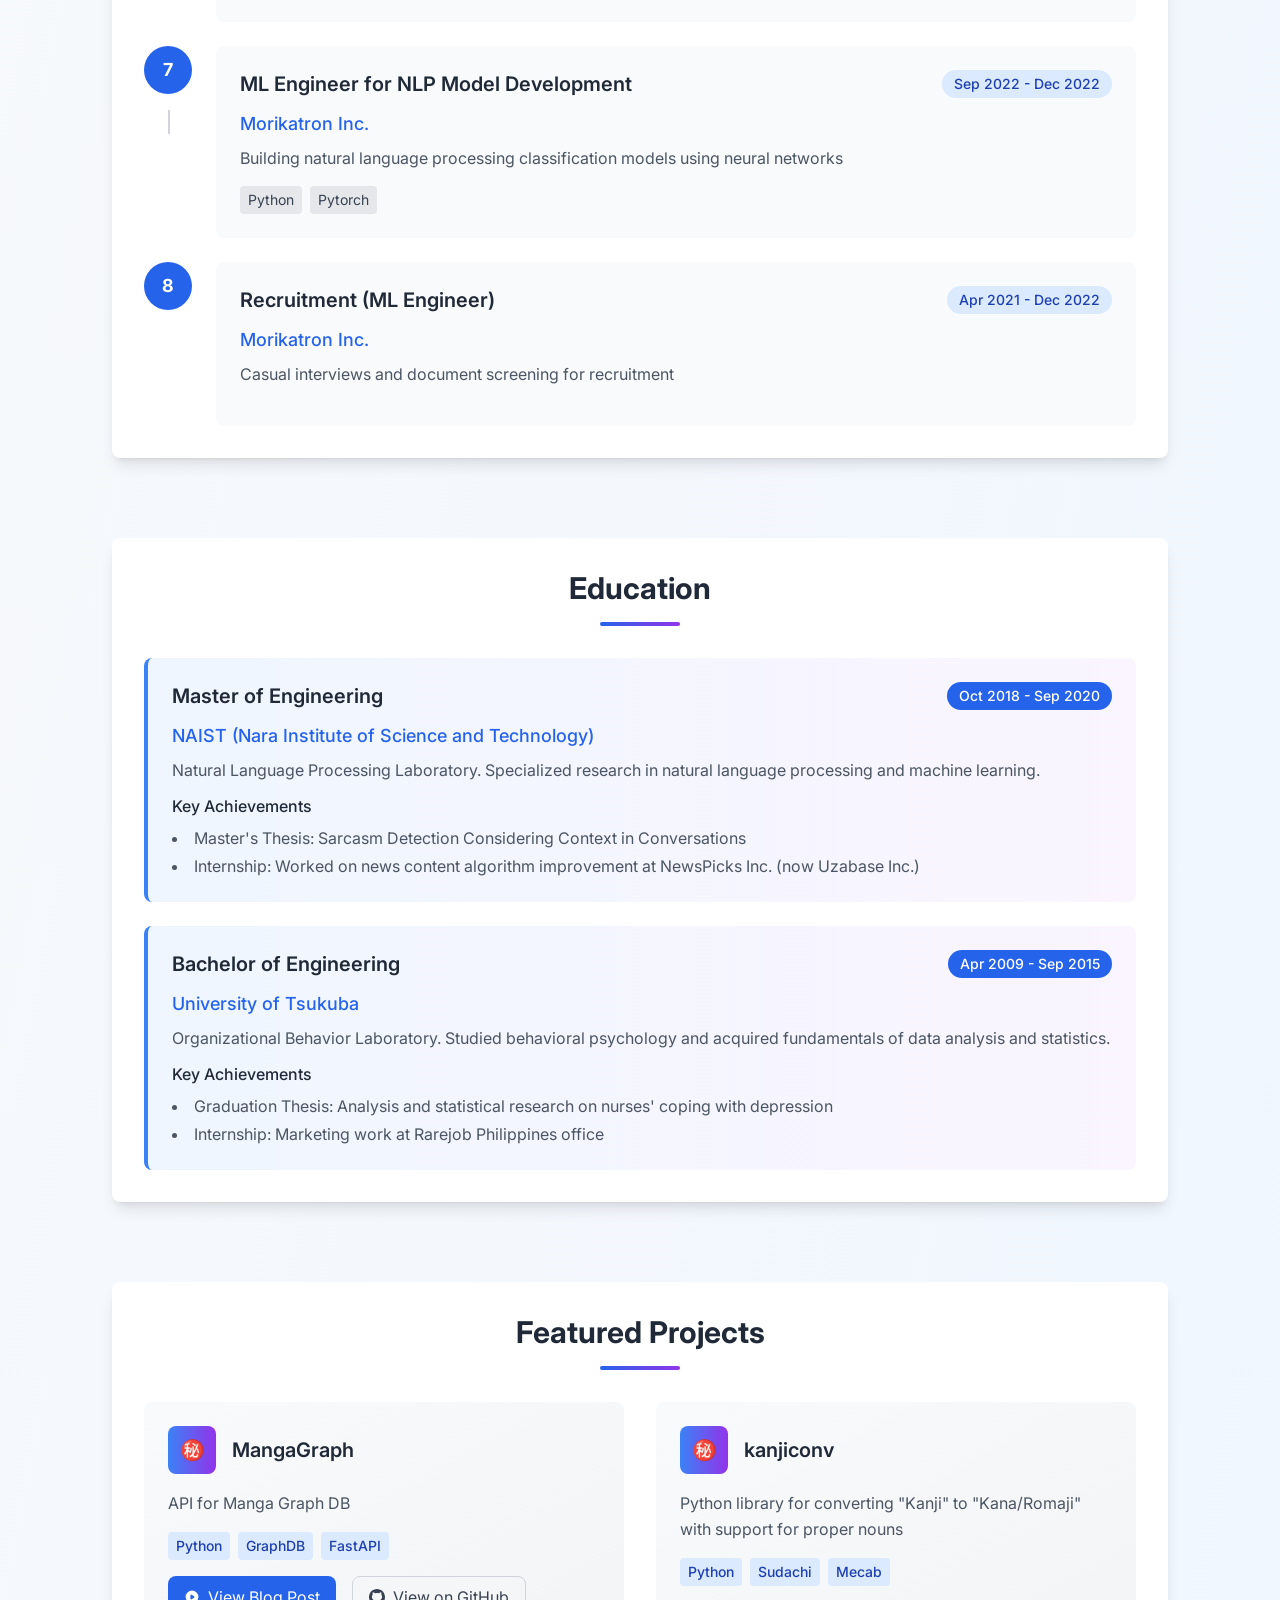
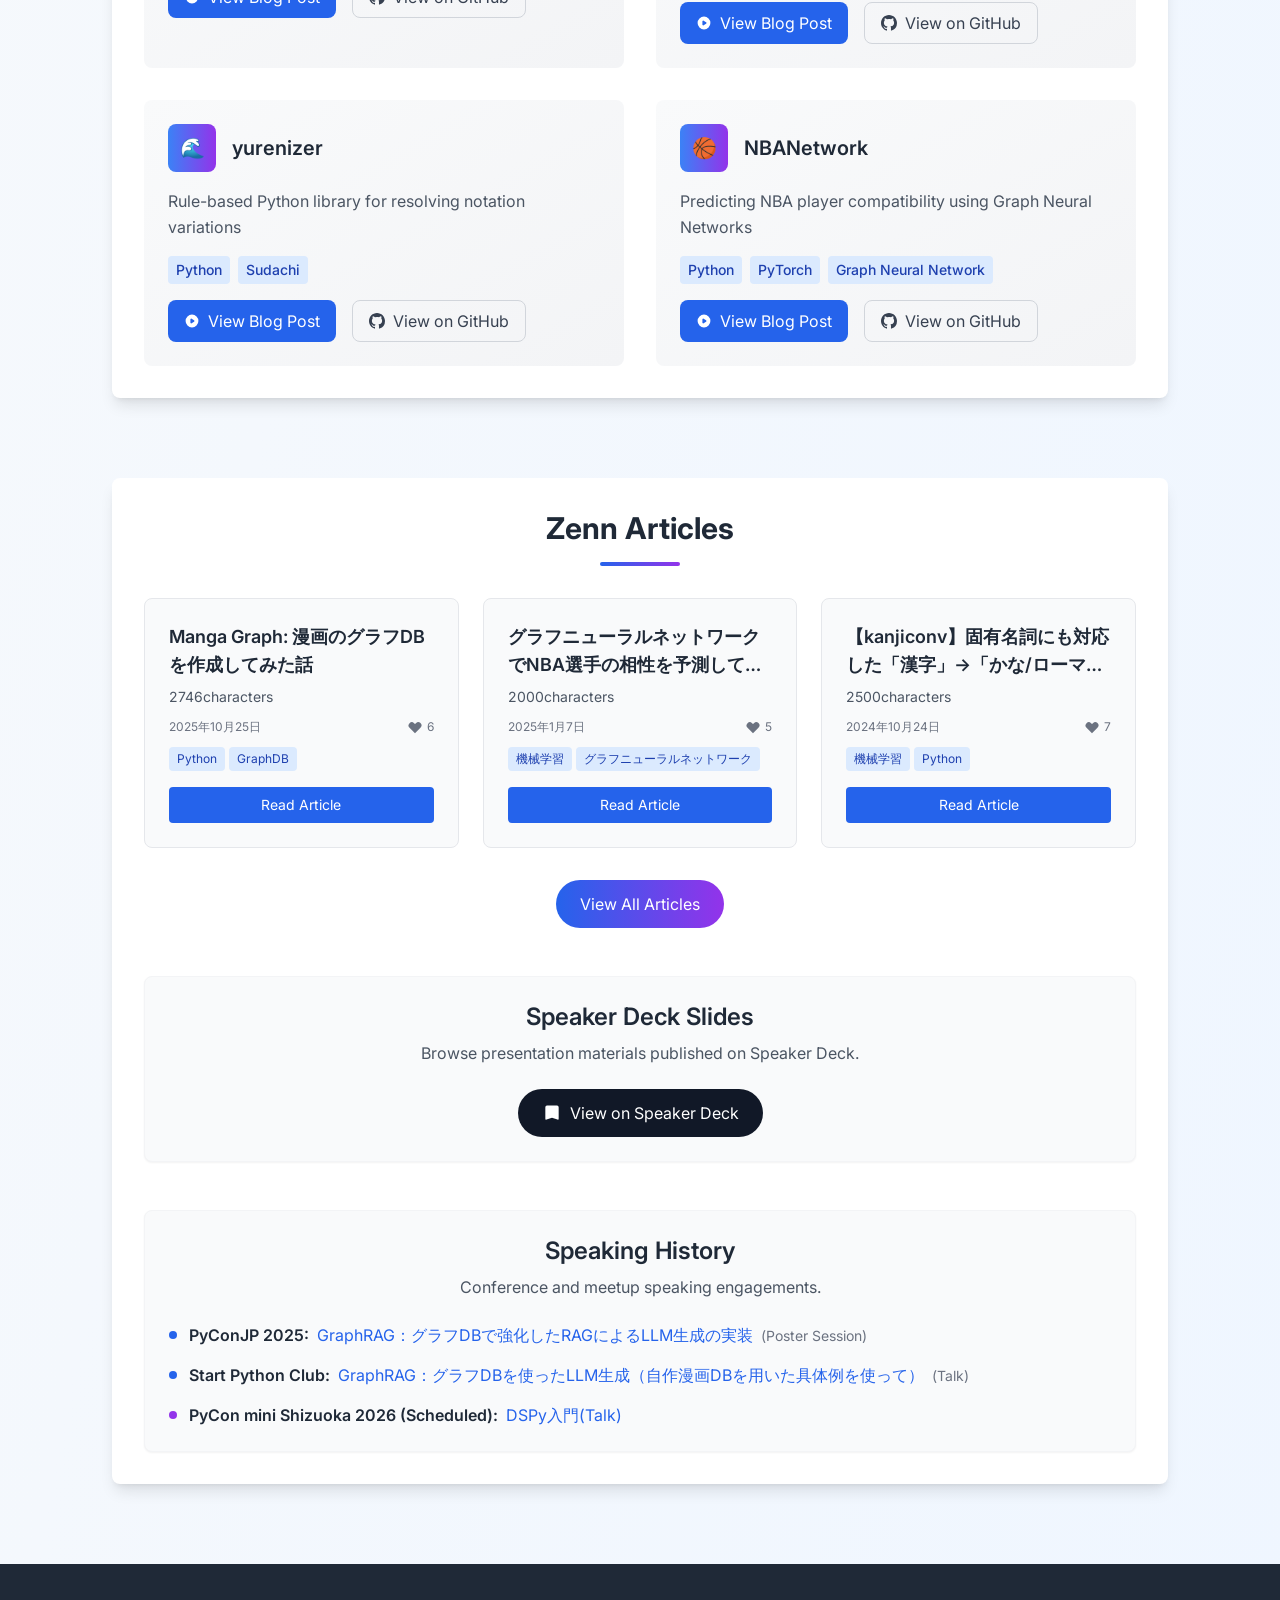
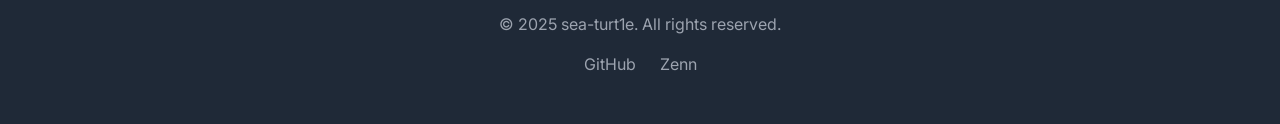
==== commit fa0970dd: "deploy: sea-turt1e/portfolio@719fefa4ed73e7bf5ff3f4f05910dbbe47339da4" ====
--- a/index.html
+++ b/index.html
@@ -1 +1 @@
-<!doctype html><html lang=""><head><meta charset="utf-8"><meta http-equiv="X-UA-Compatible" content="IE=edge"><meta name="viewport" content="width=device-width,initial-scale=1"><link rel="icon" href="/favicon.ico"><title>sea-turt1e's Portfolio</title><script defer="defer" src="/js/chunk-vendors.dd2566d1.js"></script><script defer="defer" src="/js/app.2916a167.js"></script><link href="/css/app.394651d8.css" rel="stylesheet"></head><body><noscript><strong>We're sorry but sea-turt1e's Portfolio doesn't work properly without JavaScript enabled. Please enable it to continue.</strong></noscript><div id="app"></div></body></html>+<!doctype html><html lang=""><head><meta charset="utf-8"><meta http-equiv="X-UA-Compatible" content="IE=edge"><meta name="viewport" content="width=device-width,initial-scale=1"><link rel="icon" href="/favicon.ico"><title>sea-turt1e's Portfolio</title><script defer="defer" src="/js/chunk-vendors.dd2566d1.js"></script><script defer="defer" src="/js/app.d2a1601c.js"></script><link href="/css/app.394651d8.css" rel="stylesheet"></head><body><noscript><strong>We're sorry but sea-turt1e's Portfolio doesn't work properly without JavaScript enabled. Please enable it to continue.</strong></noscript><div id="app"></div></body></html>
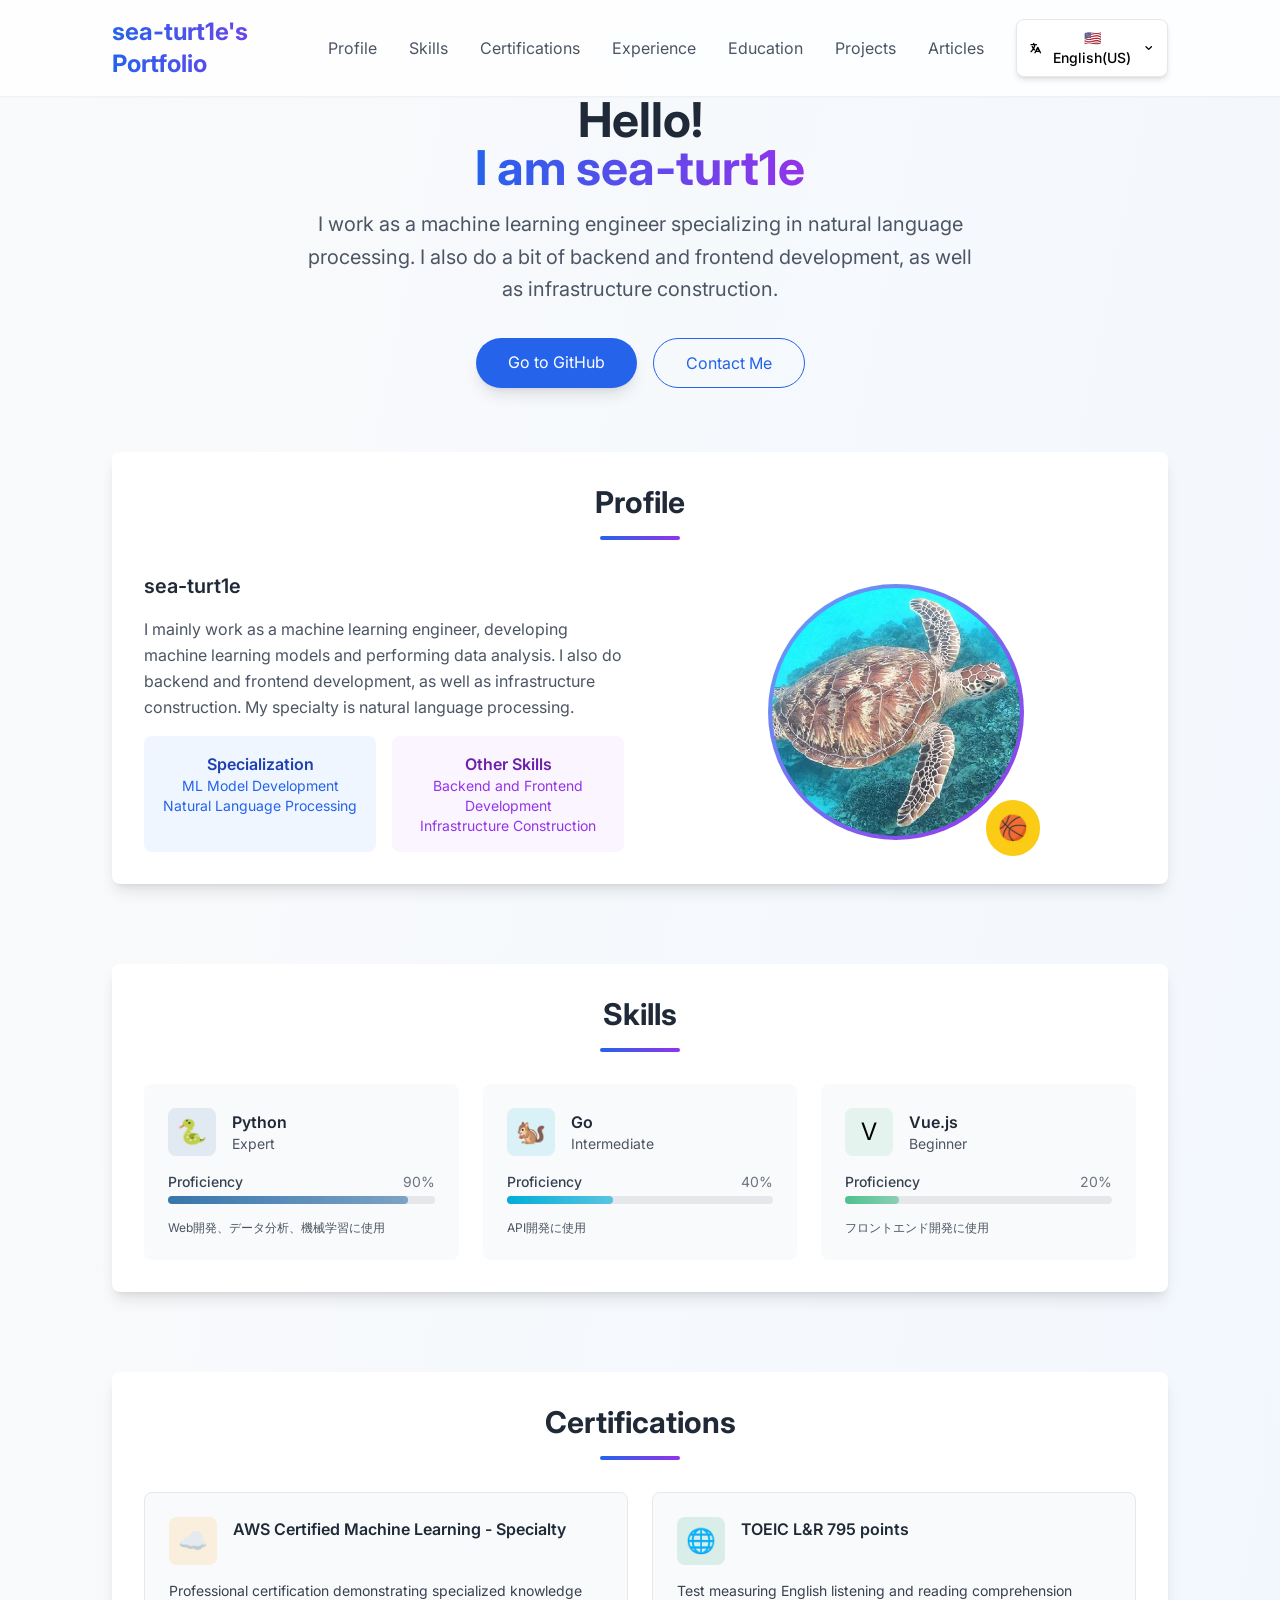
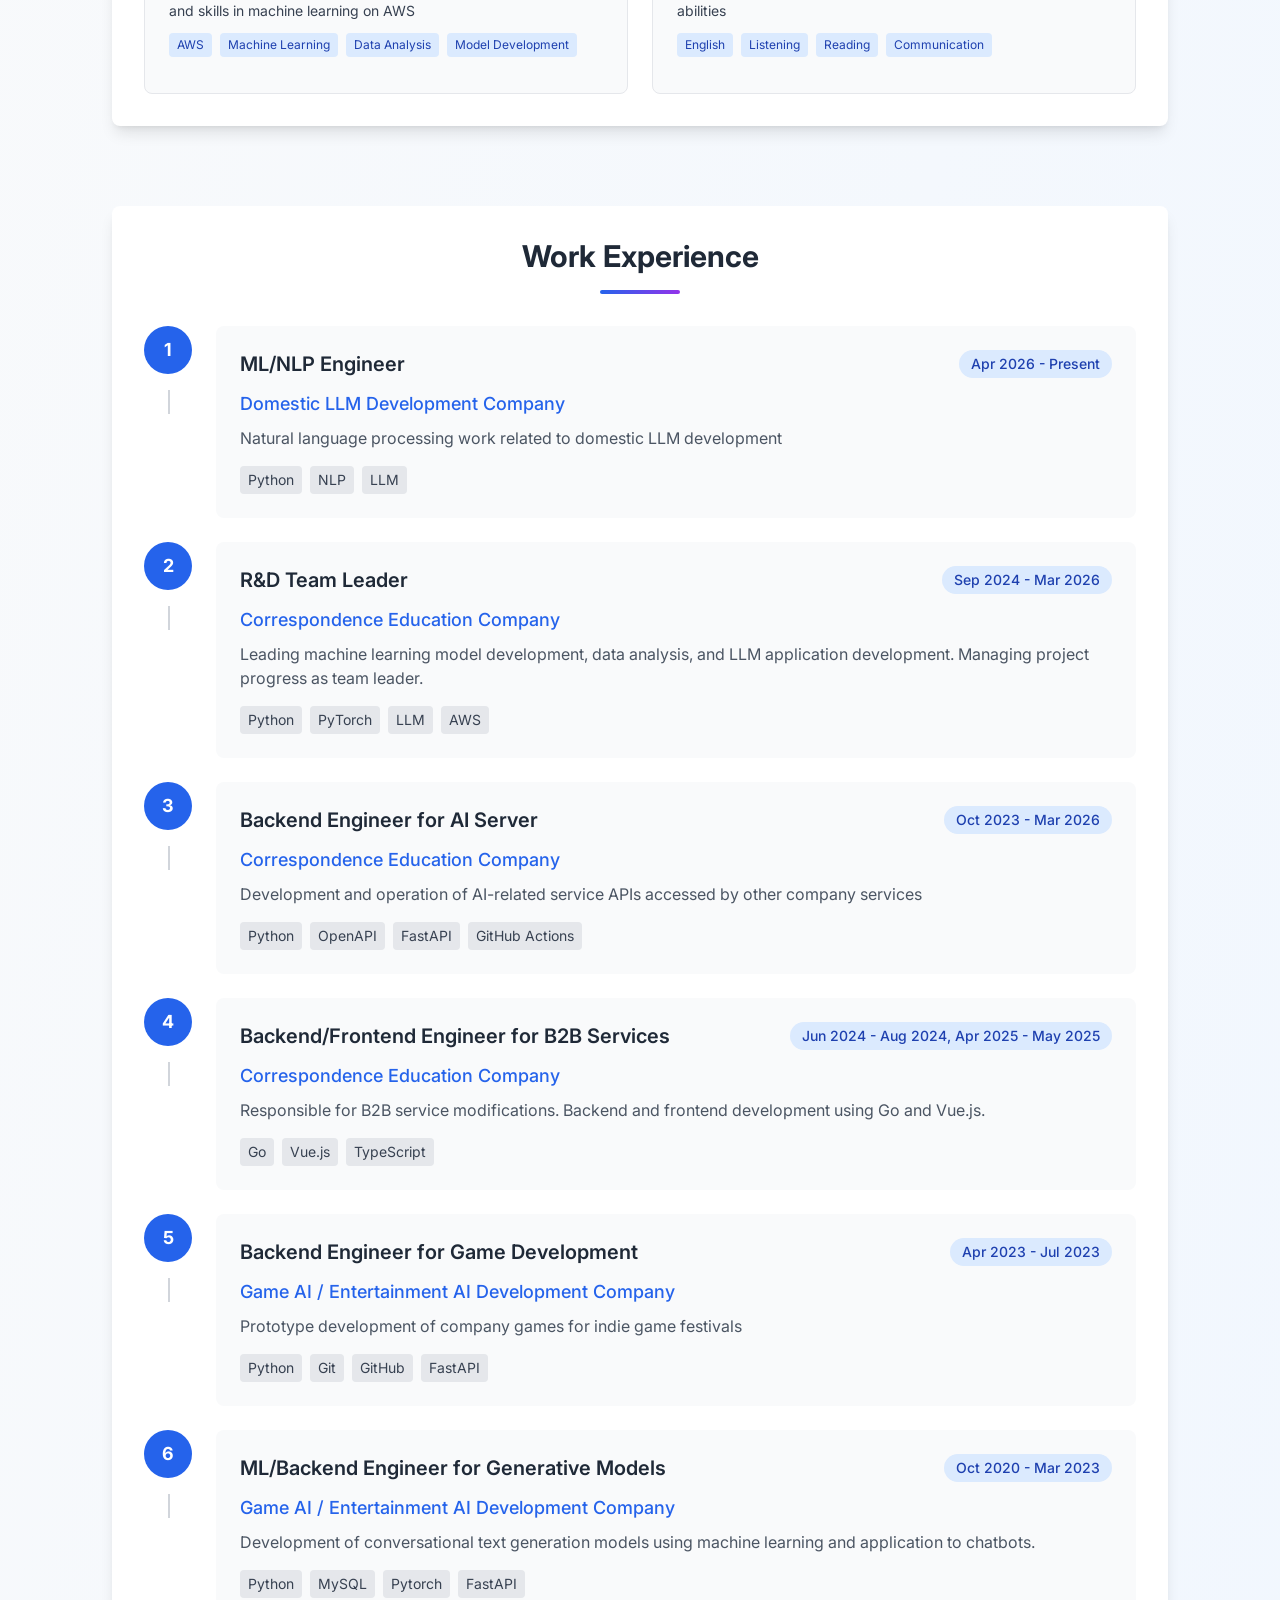
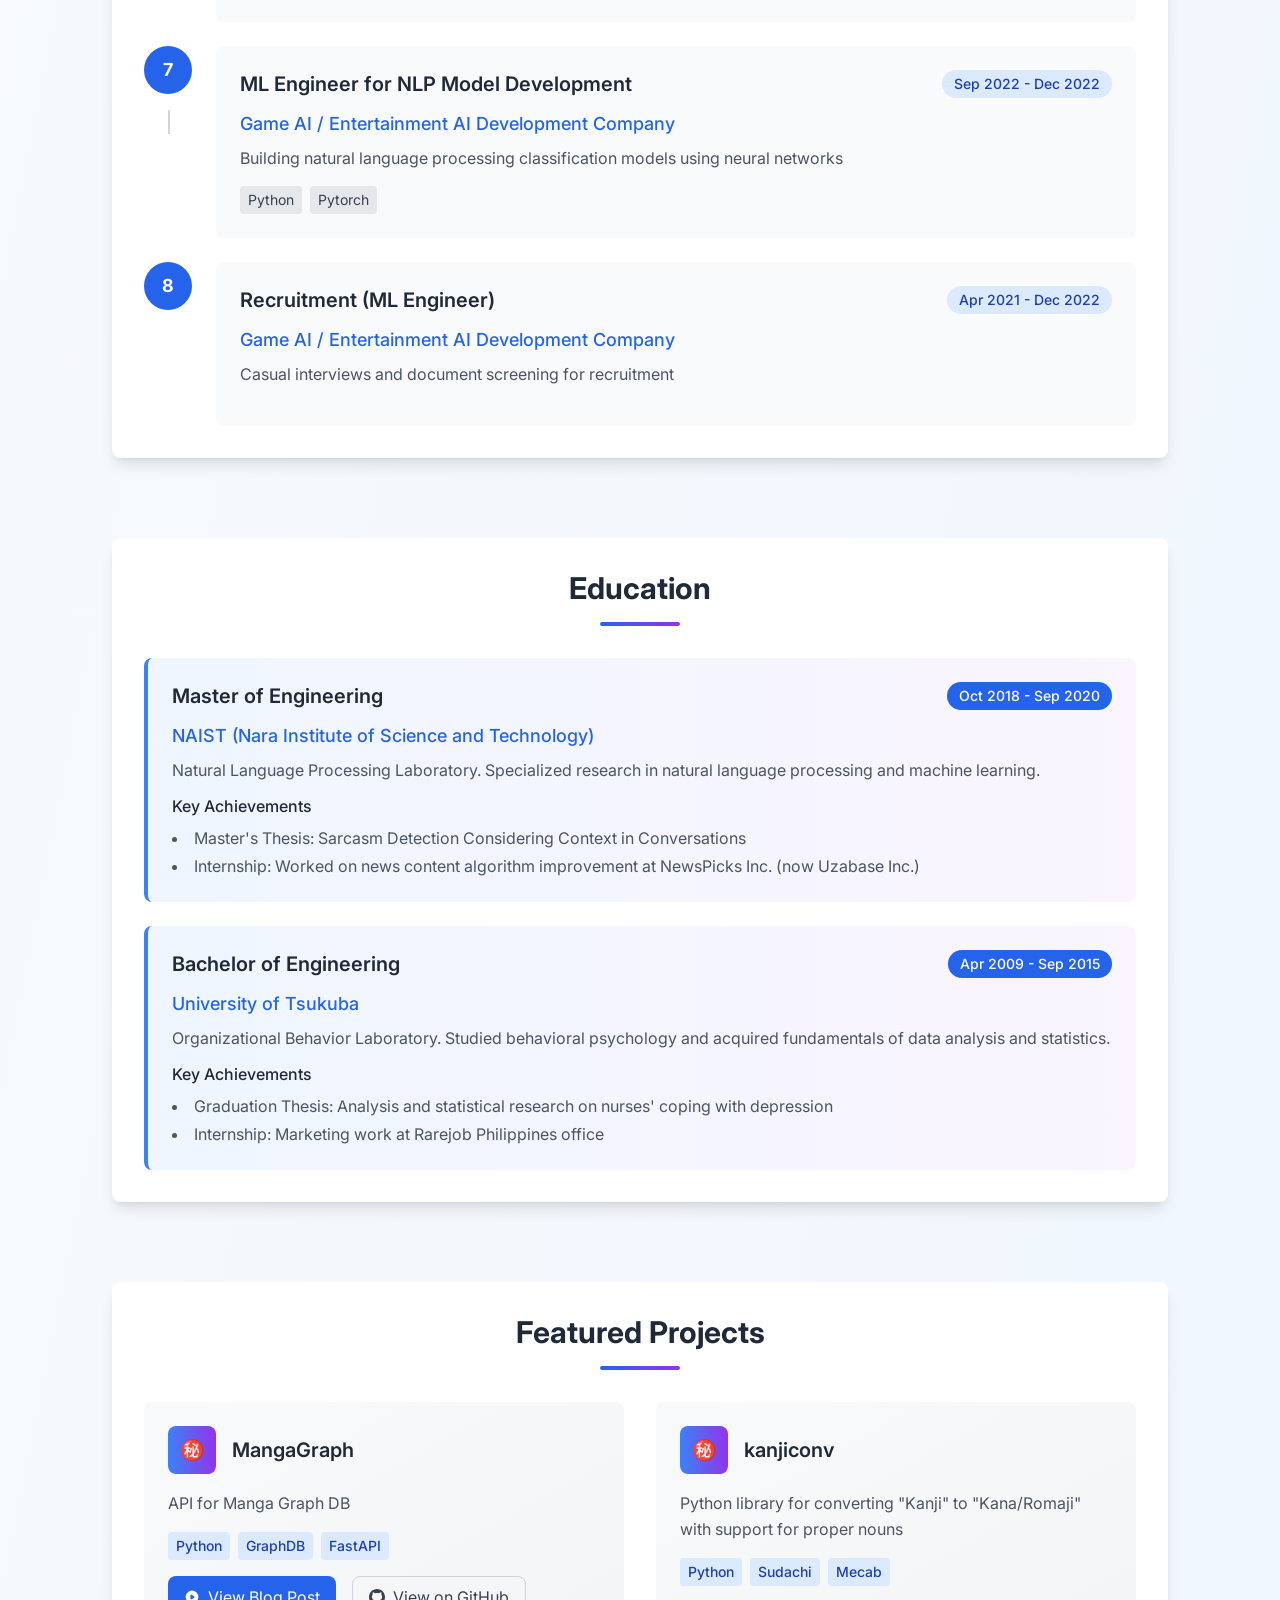
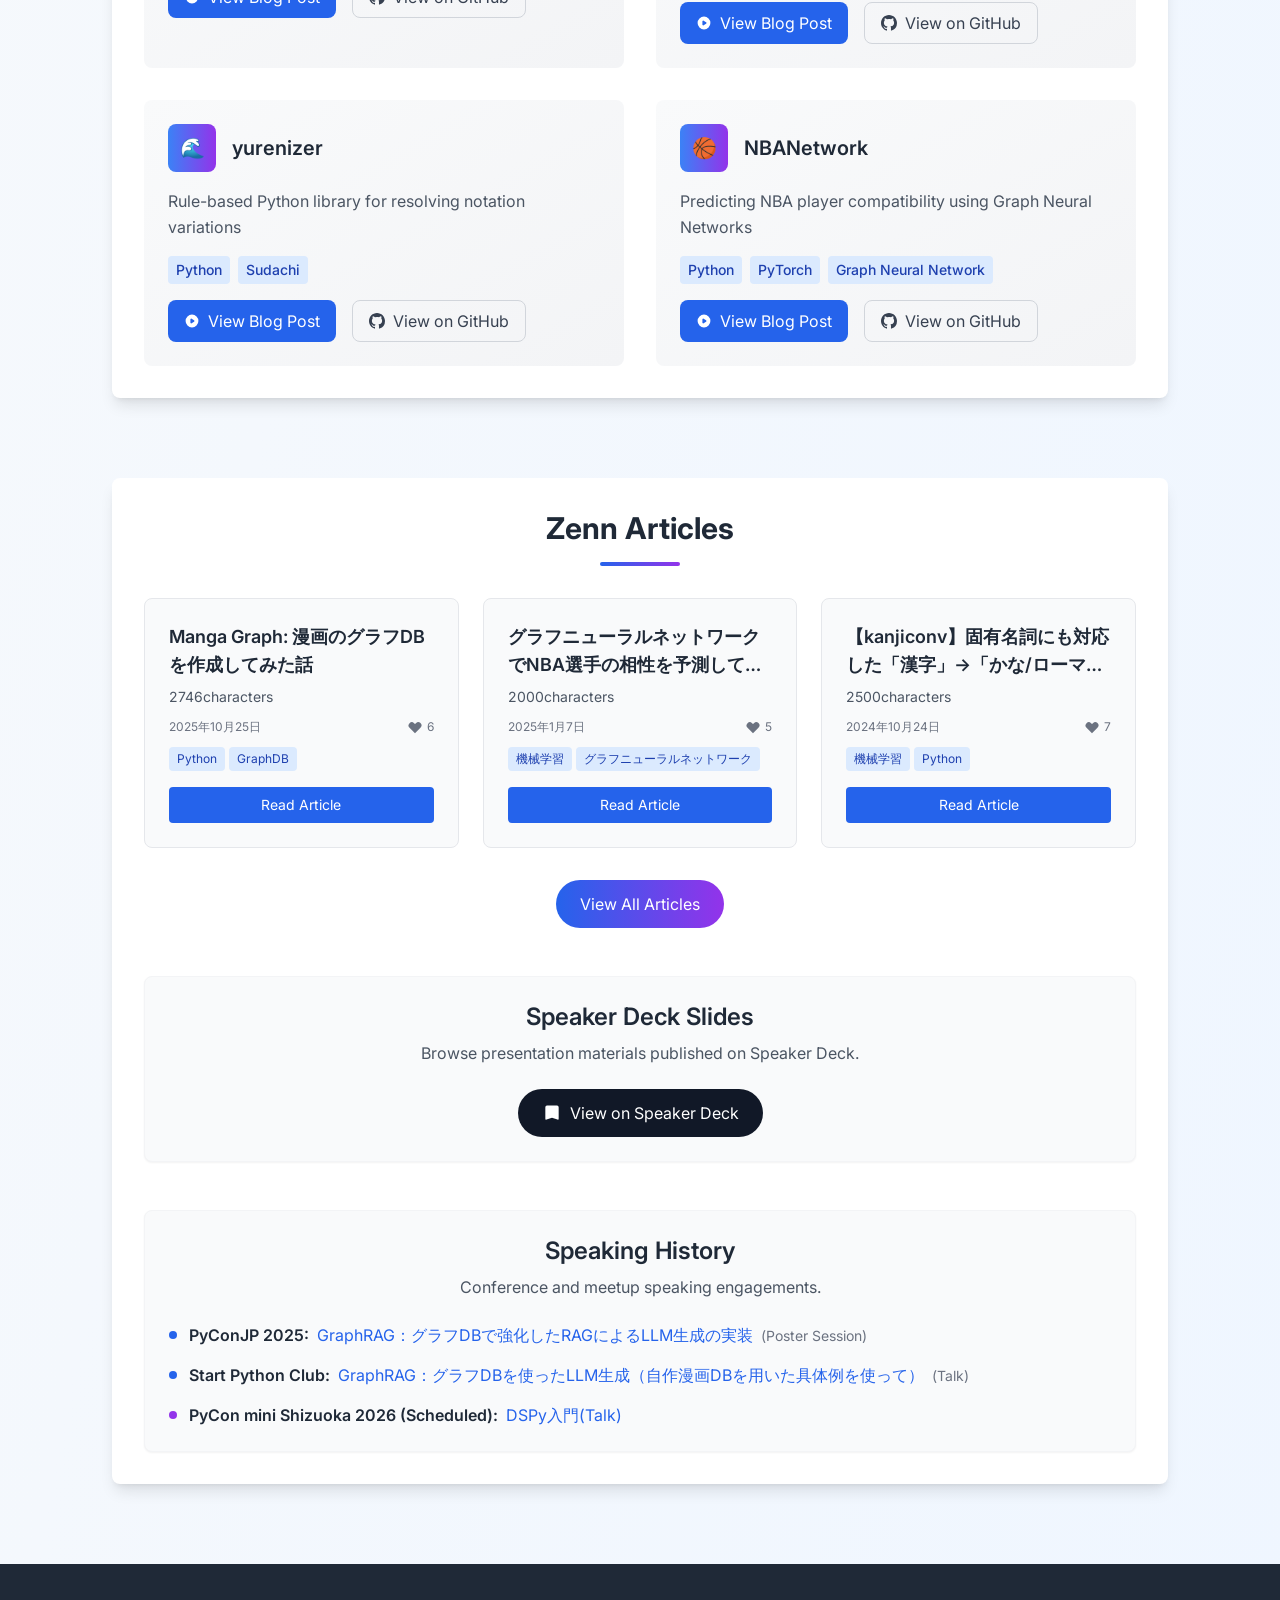
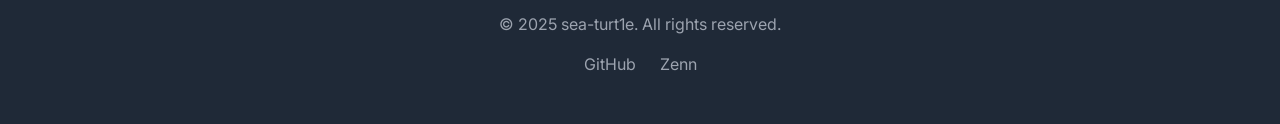
==== commit 8b7c25c4: "deploy: sea-turt1e/portfolio@78601f1d32545731af055aafcaa983d9a5f54926" ====
--- a/index.html
+++ b/index.html
@@ -1 +1 @@
-<!doctype html><html lang=""><head><meta charset="utf-8"><meta http-equiv="X-UA-Compatible" content="IE=edge"><meta name="viewport" content="width=device-width,initial-scale=1"><link rel="icon" href="/favicon.ico"><title>sea-turt1e's Portfolio</title><script defer="defer" src="/js/chunk-vendors.dd2566d1.js"></script><script defer="defer" src="/js/app.d2a1601c.js"></script><link href="/css/app.394651d8.css" rel="stylesheet"></head><body><noscript><strong>We're sorry but sea-turt1e's Portfolio doesn't work properly without JavaScript enabled. Please enable it to continue.</strong></noscript><div id="app"></div></body></html>+<!doctype html><html lang=""><head><meta charset="utf-8"><meta http-equiv="X-UA-Compatible" content="IE=edge"><meta name="viewport" content="width=device-width,initial-scale=1"><link rel="icon" href="/favicon.ico"><title>sea-turt1e's Portfolio</title><script defer="defer" src="/js/chunk-vendors.dd2566d1.js"></script><script defer="defer" src="/js/app.47a2e6ba.js"></script><link href="/css/app.394651d8.css" rel="stylesheet"></head><body><noscript><strong>We're sorry but sea-turt1e's Portfolio doesn't work properly without JavaScript enabled. Please enable it to continue.</strong></noscript><div id="app"></div></body></html>
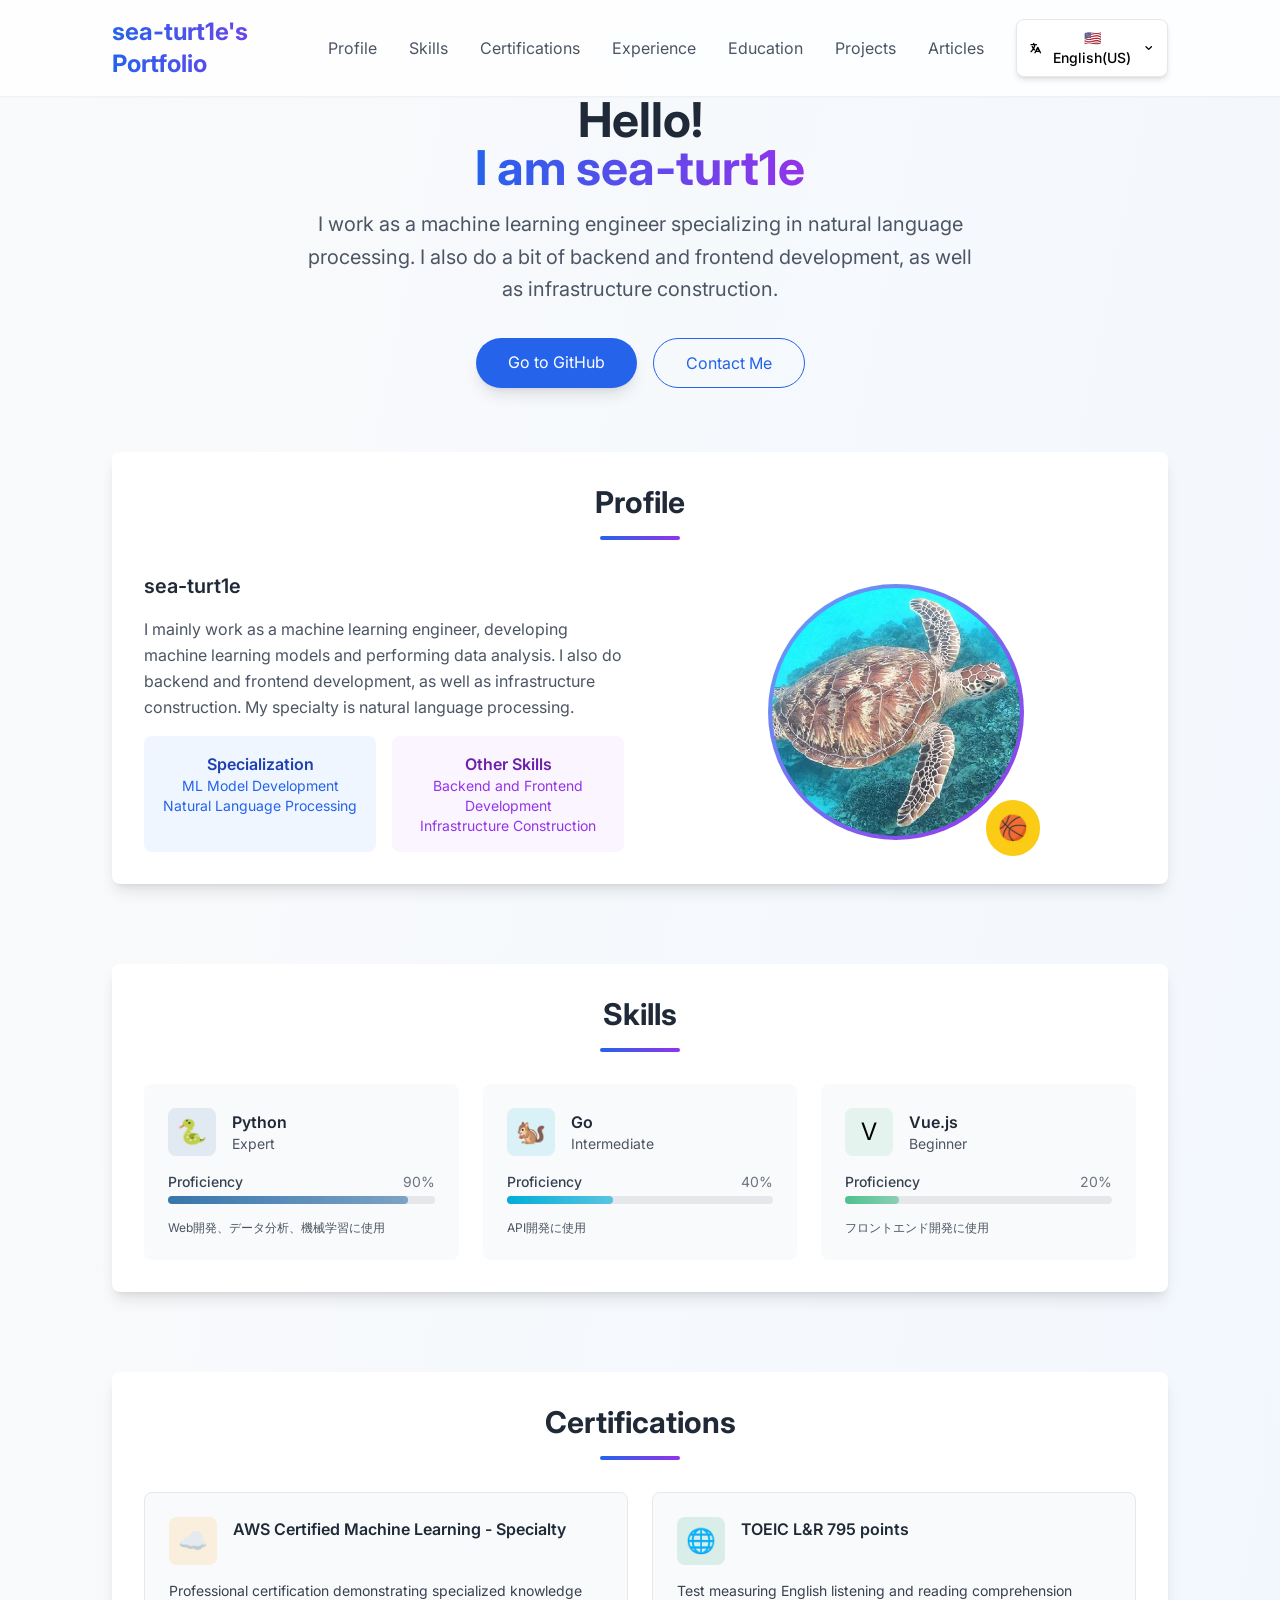
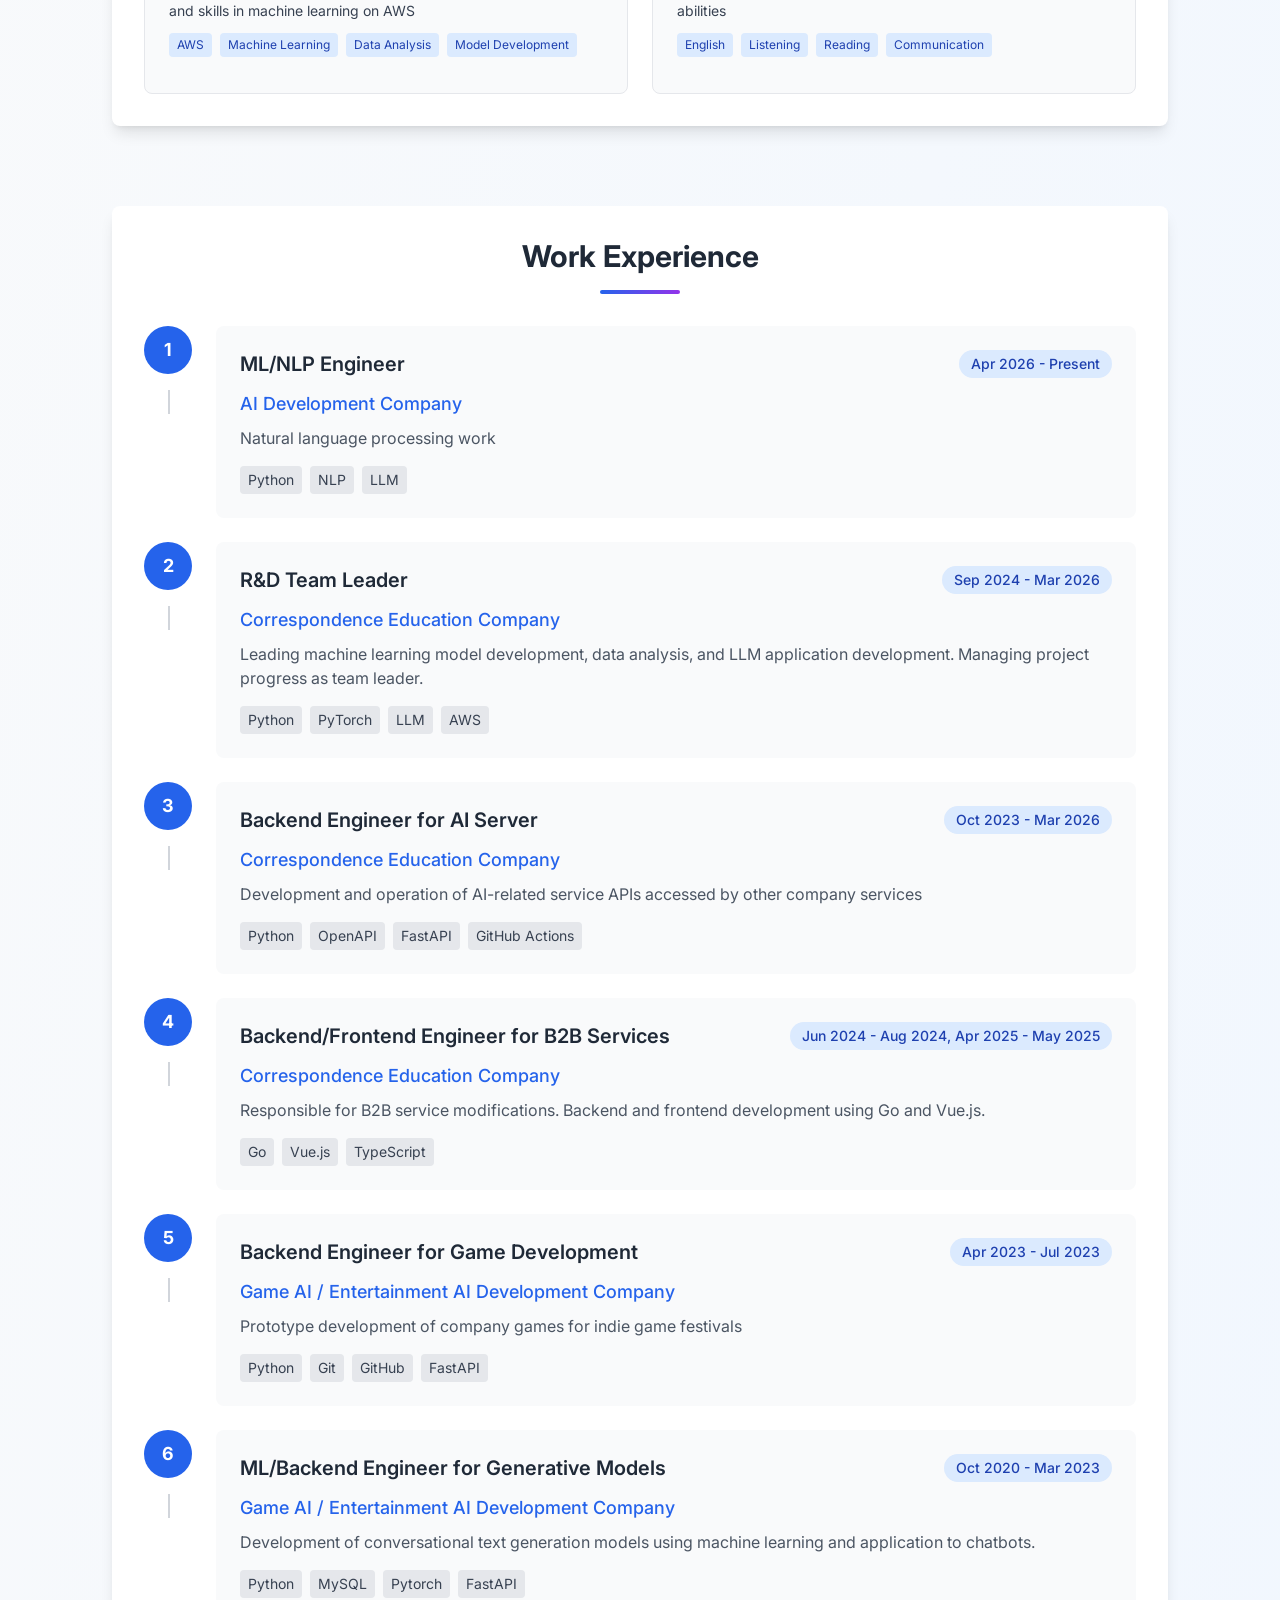
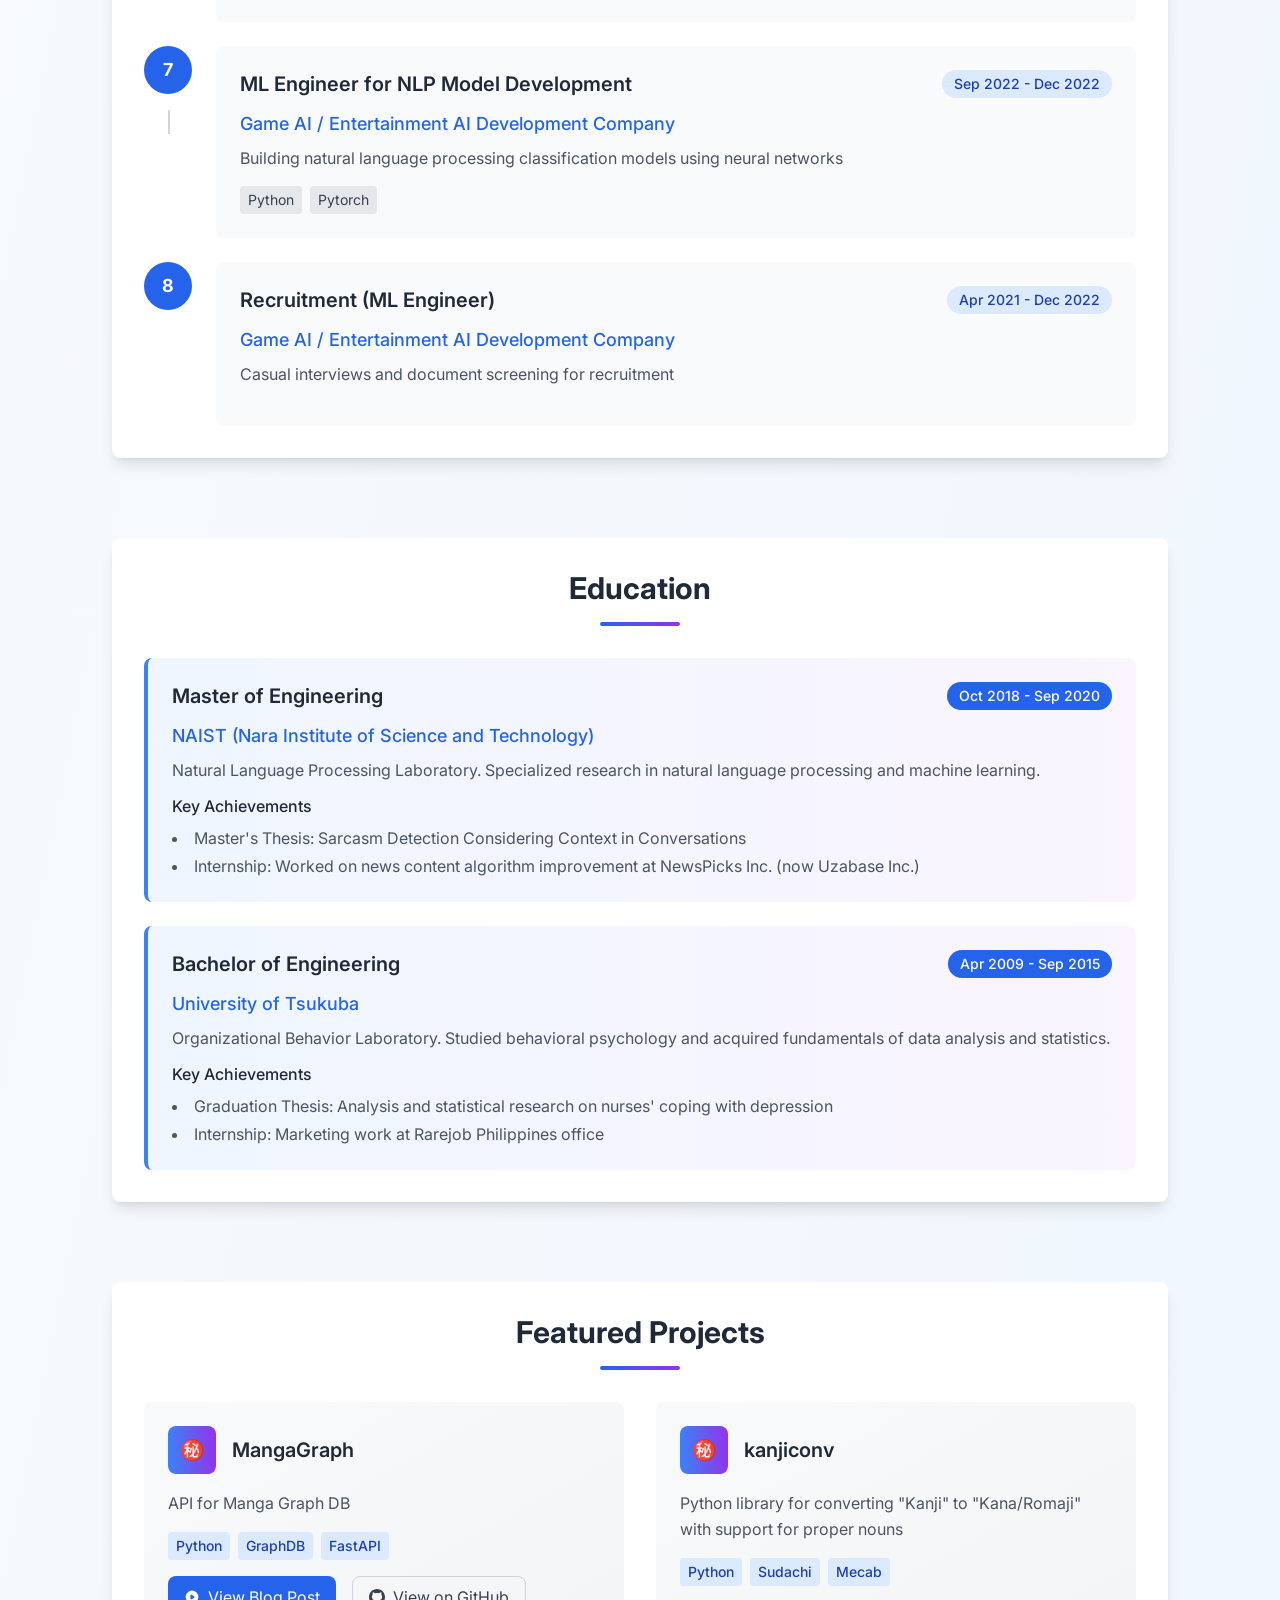
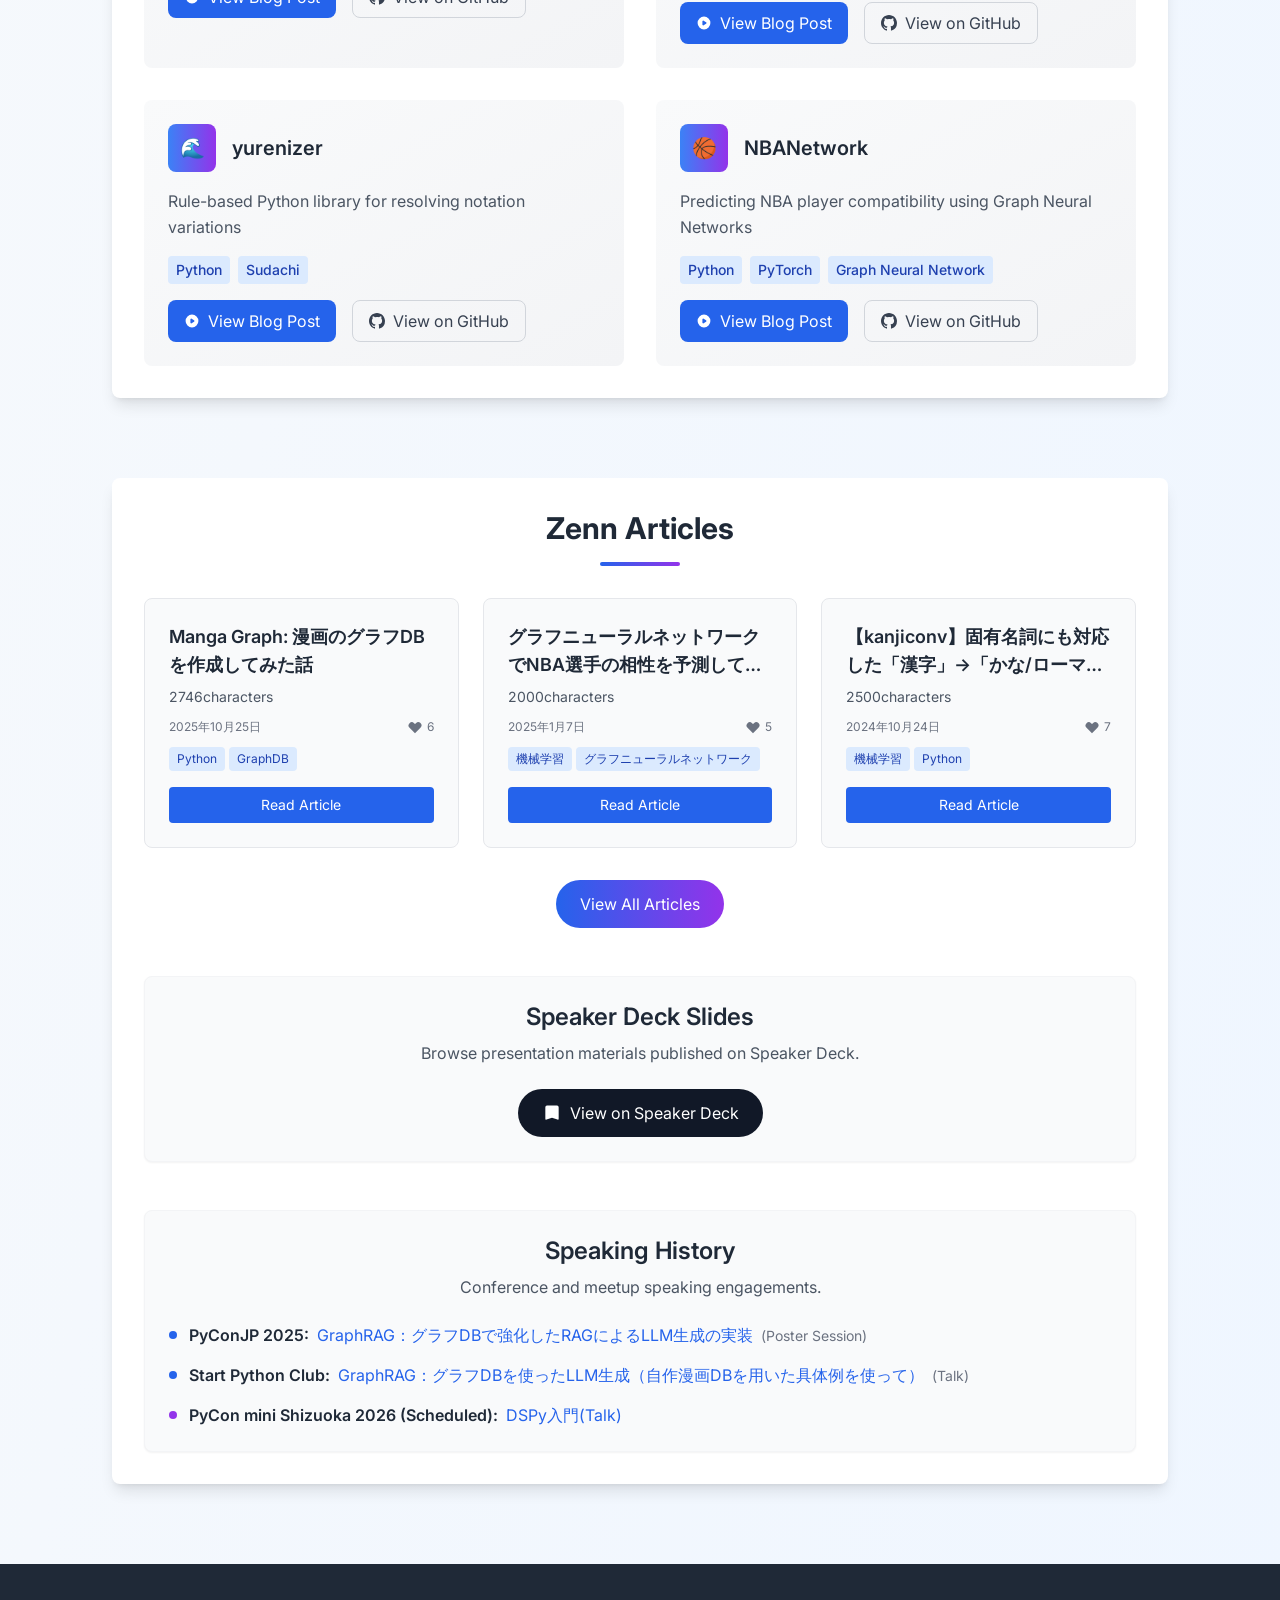
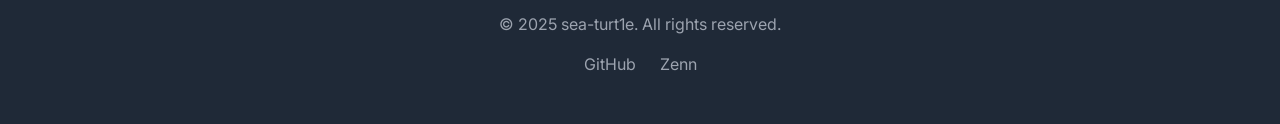
==== commit 82b3c581: "deploy: sea-turt1e/portfolio@ca32bceceae0f7b55340768ab4a5c181a2b72d3a" ====
--- a/index.html
+++ b/index.html
@@ -1 +1 @@
-<!doctype html><html lang=""><head><meta charset="utf-8"><meta http-equiv="X-UA-Compatible" content="IE=edge"><meta name="viewport" content="width=device-width,initial-scale=1"><link rel="icon" href="/favicon.ico"><title>sea-turt1e's Portfolio</title><script defer="defer" src="/js/chunk-vendors.dd2566d1.js"></script><script defer="defer" src="/js/app.47a2e6ba.js"></script><link href="/css/app.394651d8.css" rel="stylesheet"></head><body><noscript><strong>We're sorry but sea-turt1e's Portfolio doesn't work properly without JavaScript enabled. Please enable it to continue.</strong></noscript><div id="app"></div></body></html>+<!doctype html><html lang=""><head><meta charset="utf-8"><meta http-equiv="X-UA-Compatible" content="IE=edge"><meta name="viewport" content="width=device-width,initial-scale=1"><link rel="icon" href="/favicon.ico"><title>sea-turt1e's Portfolio</title><script defer="defer" src="/js/chunk-vendors.dd2566d1.js"></script><script defer="defer" src="/js/app.f75a1af8.js"></script><link href="/css/app.394651d8.css" rel="stylesheet"></head><body><noscript><strong>We're sorry but sea-turt1e's Portfolio doesn't work properly without JavaScript enabled. Please enable it to continue.</strong></noscript><div id="app"></div></body></html>
